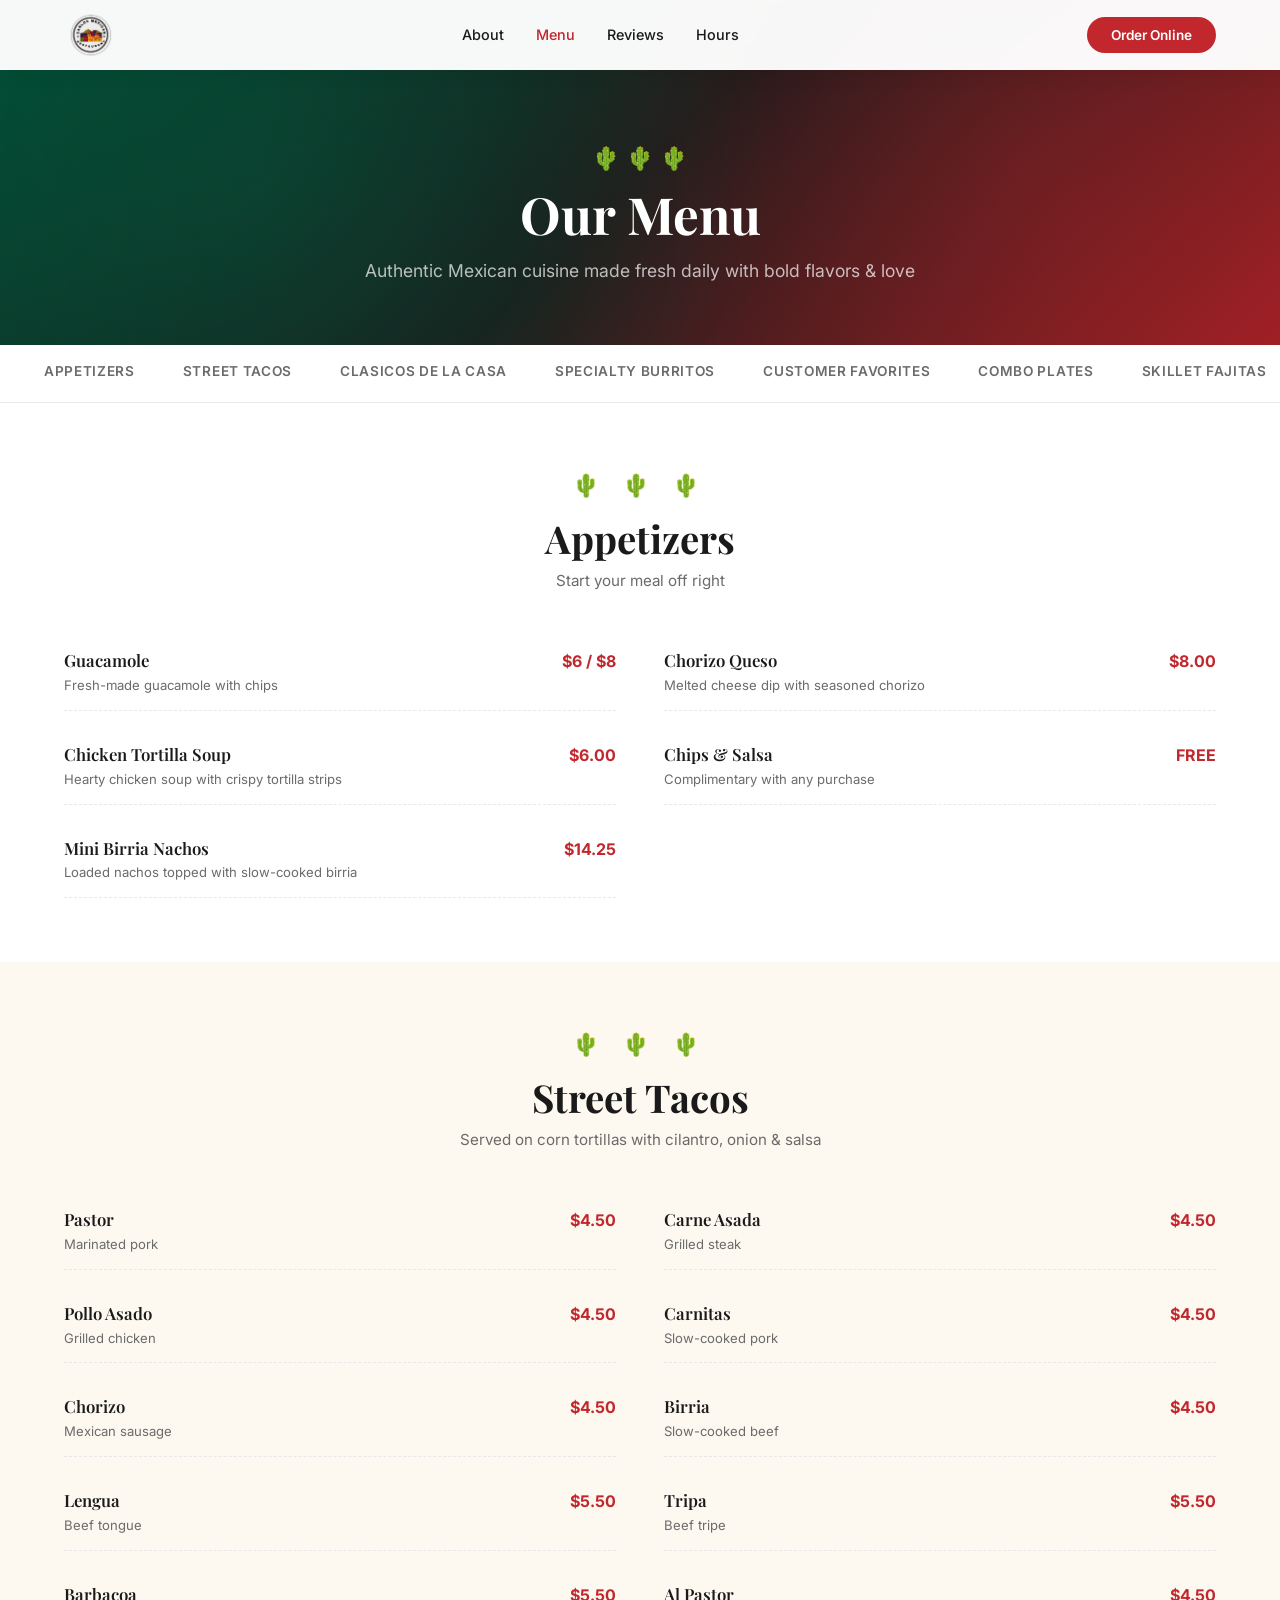
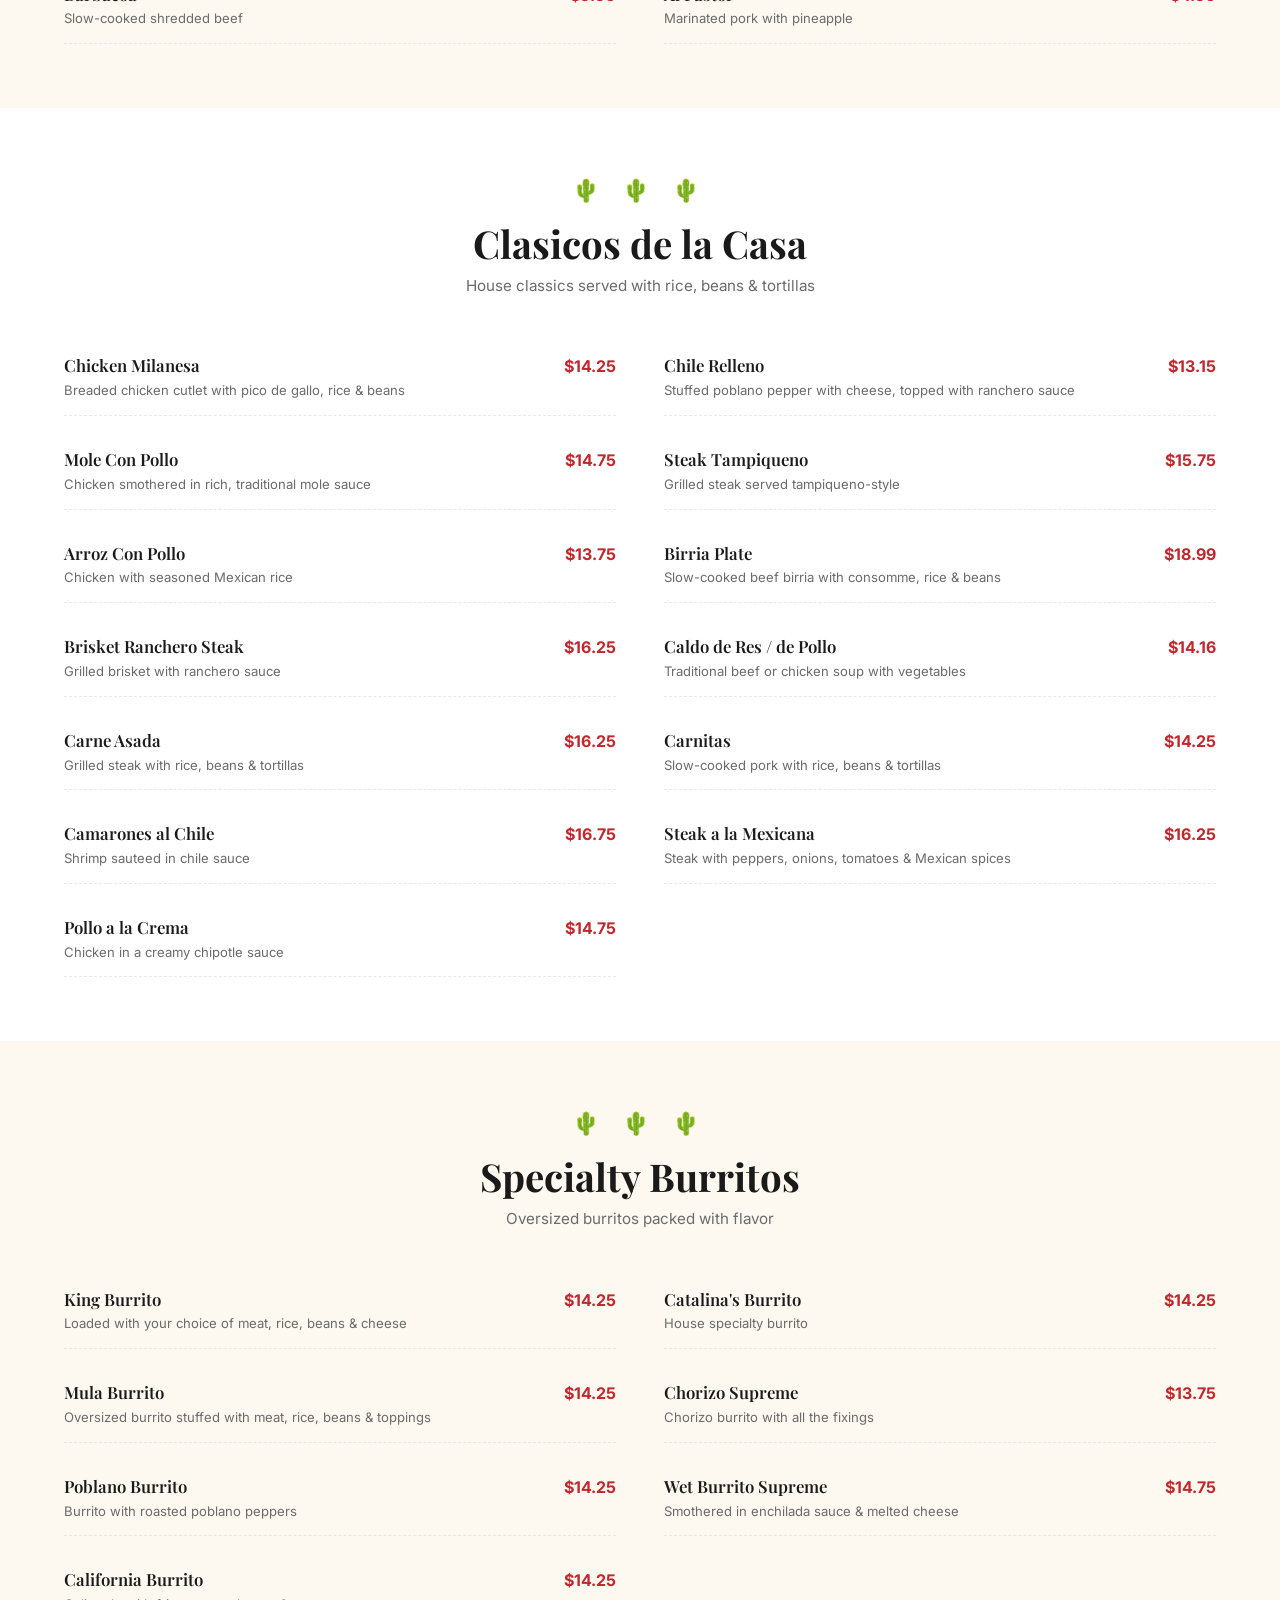
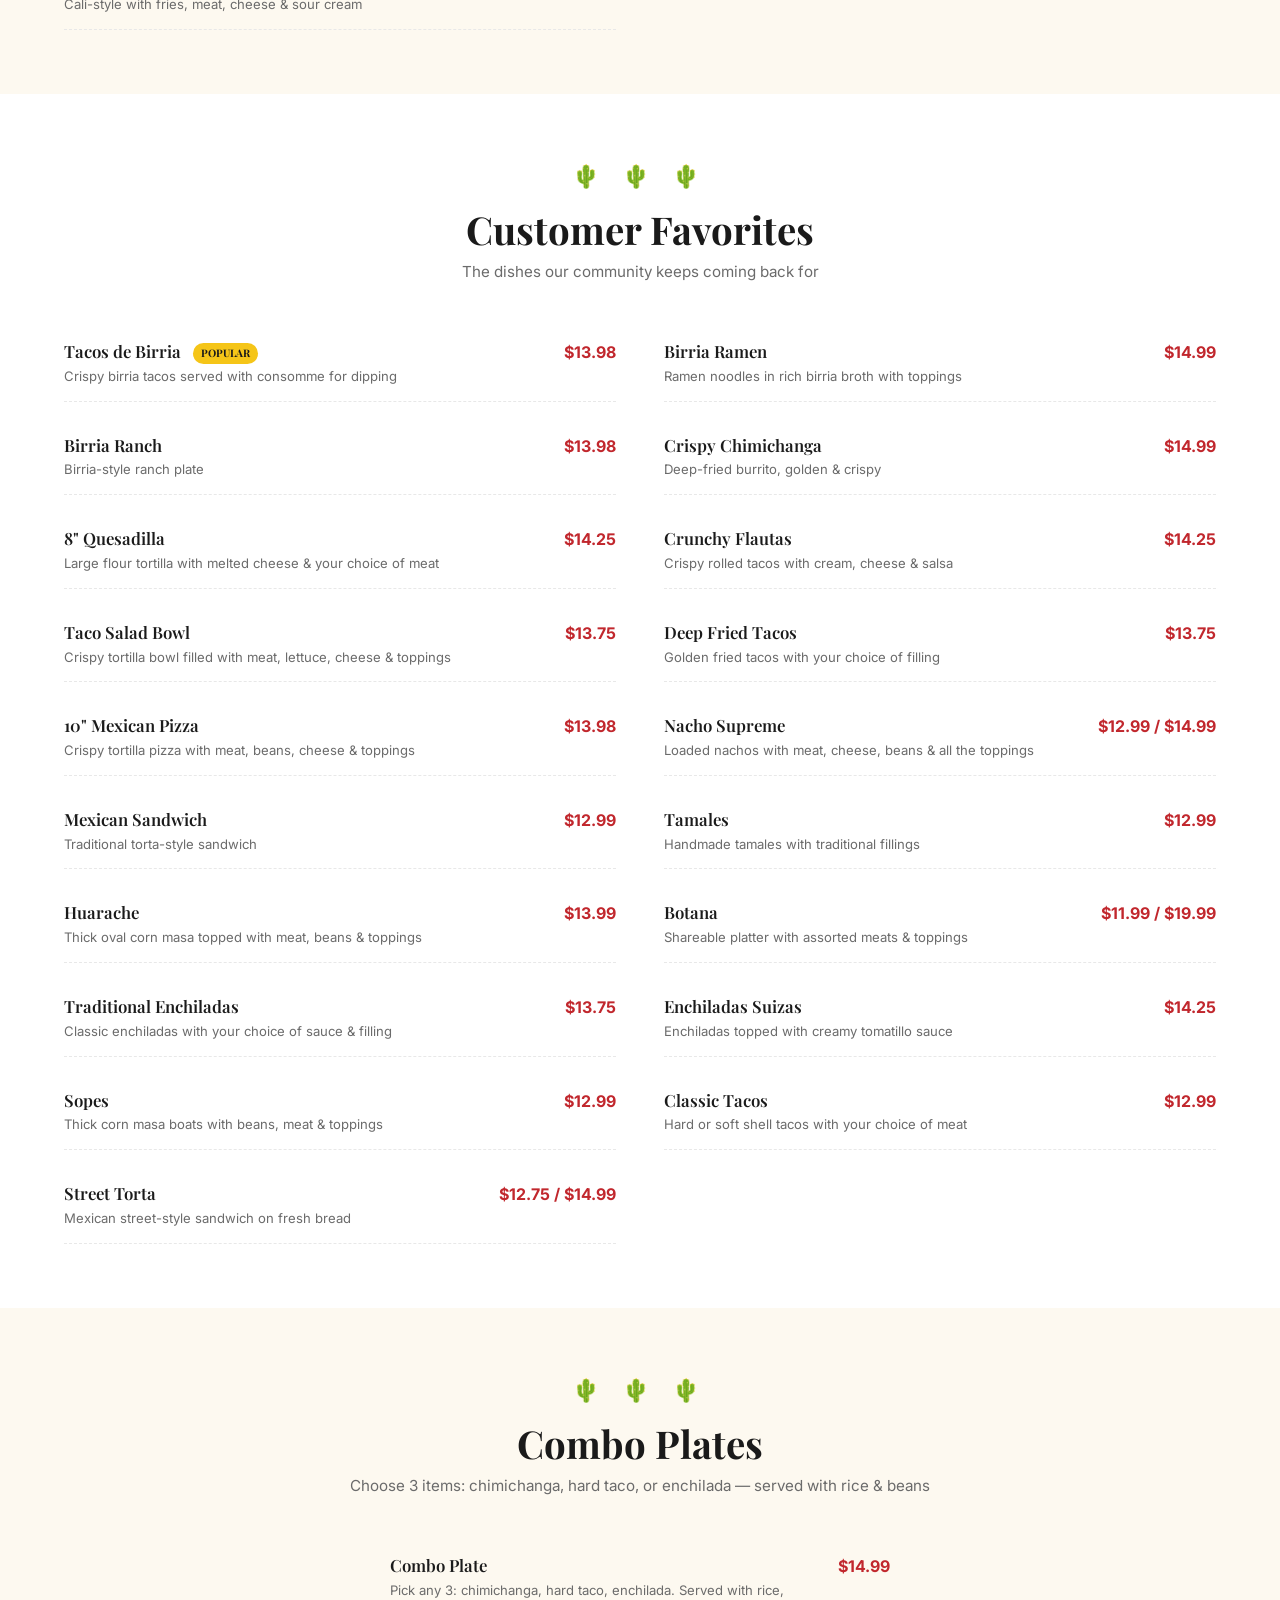
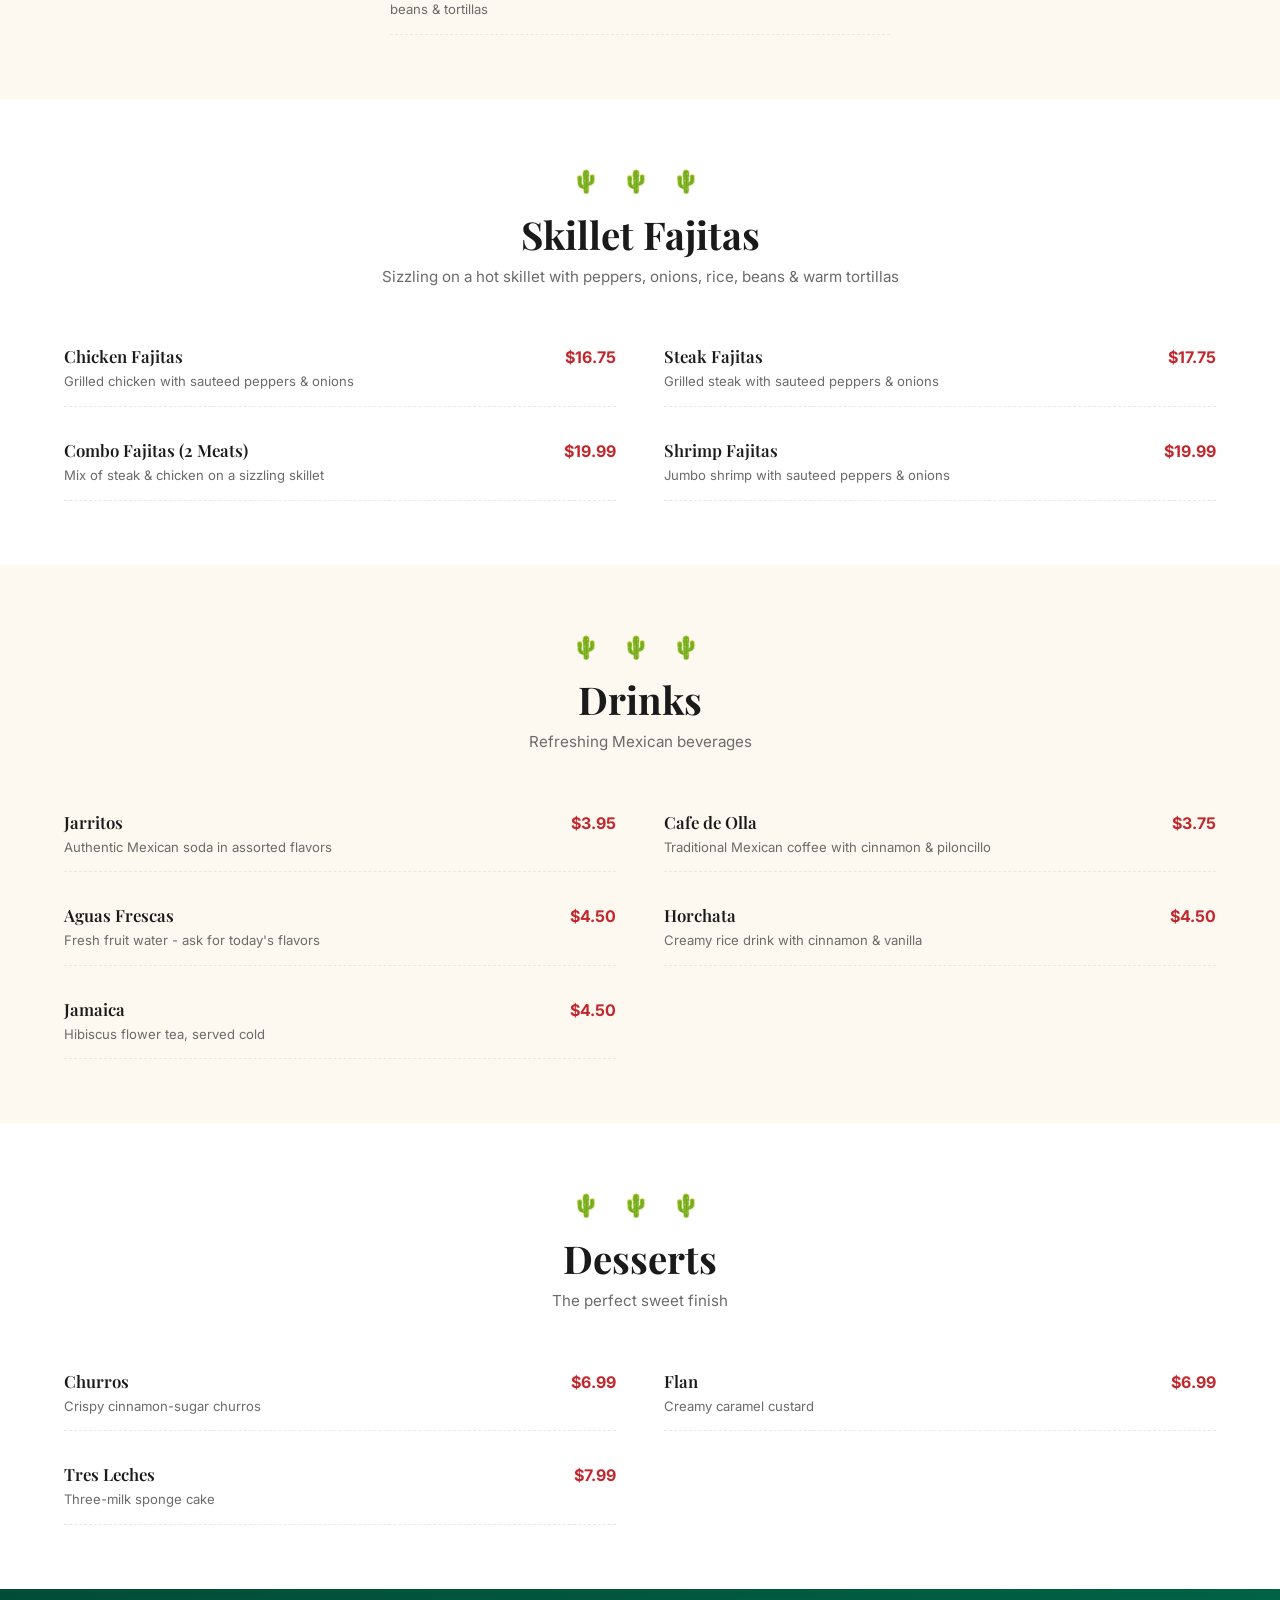
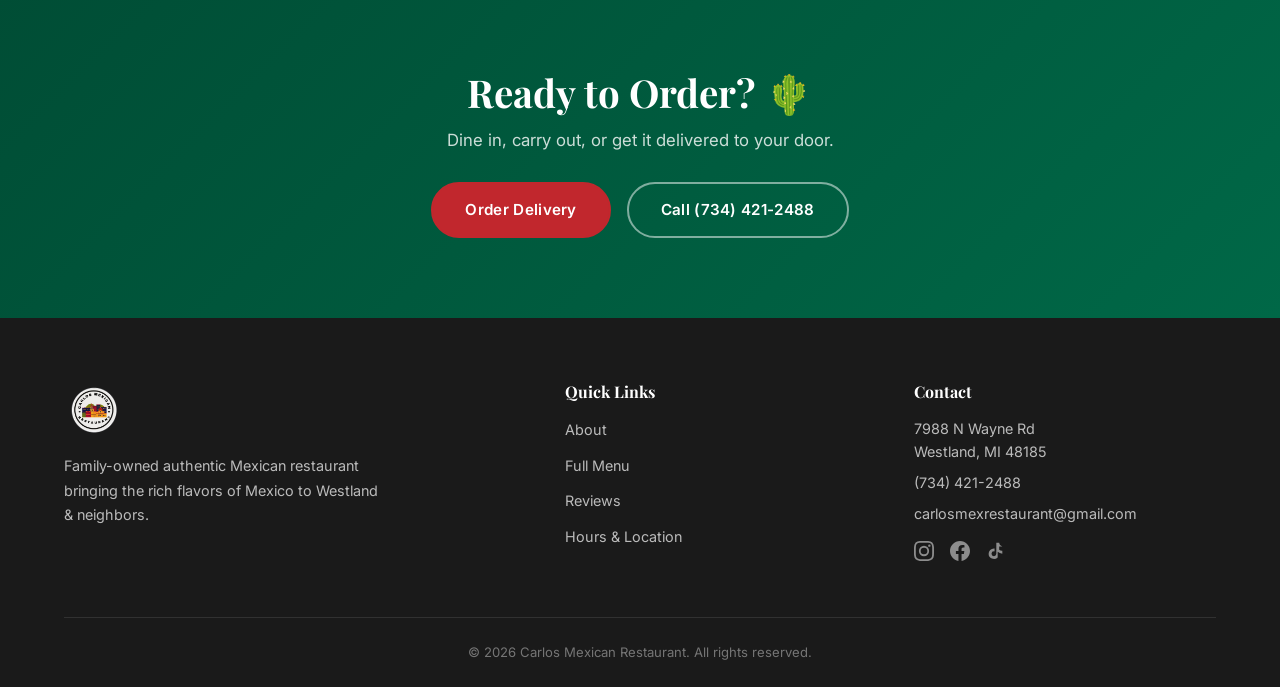
==== menu.html @ 7616852d "Carlos Mexican Restaurant website" ====
<!DOCTYPE html>
<html lang="en">
<head>
    <meta charset="UTF-8">
    <meta name="viewport" content="width=device-width, initial-scale=1.0">
    <title>Menu | Carlos Mexican Restaurant - Westland, MI</title>
    <meta name="description" content="Full menu for Carlos Mexican Restaurant in Westland, MI. Street tacos, birria, fajitas, burritos, enchiladas & more. Dine-in, carry out & delivery.">
    <link rel="icon" type="image/png" href="carloslogo.png">
    <link rel="preconnect" href="https://fonts.googleapis.com">
    <link rel="preconnect" href="https://fonts.gstatic.com" crossorigin>
    <link href="https://fonts.googleapis.com/css2?family=Playfair+Display:wght@400;600;700&family=Inter:wght@300;400;500;600&display=swap" rel="stylesheet">
    <link rel="stylesheet" href="style.css">
    <style>
        /* ===== MENU PAGE STYLES ===== */
        .menu-page-hero {
            background: linear-gradient(135deg, var(--green-dark) 0%, var(--dark) 50%, var(--red-dark) 100%);
            padding: 140px 24px 60px;
            text-align: center;
            position: relative;
        }

        .menu-page-hero::before {
            content: '';
            position: absolute;
            inset: 0;
            background:
                radial-gradient(circle at 20% 50%, rgba(0,104,71,0.3) 0%, transparent 50%),
                radial-gradient(circle at 80% 50%, rgba(193,39,45,0.2) 0%, transparent 50%);
        }

        .menu-page-hero .hero-inner {
            position: relative;
            z-index: 2;
        }

        .menu-page-hero h1 {
            font-size: clamp(2.2rem, 5vw, 3.2rem);
            color: var(--white);
            margin-bottom: 12px;
        }

        .menu-page-hero p {
            color: rgba(255,255,255,0.7);
            font-size: 1.1rem;
        }

        .menu-nav {
            background: var(--white);
            border-bottom: 1px solid var(--gray-light);
            position: sticky;
            top: 68px;
            z-index: 100;
            overflow-x: auto;
            -webkit-overflow-scrolling: touch;
        }

        .menu-nav-inner {
            max-width: 1200px;
            margin: 0 auto;
            padding: 0 24px;
            display: flex;
            gap: 8px;
            min-width: max-content;
        }

        .menu-nav a {
            padding: 16px 20px;
            font-size: 0.85rem;
            font-weight: 600;
            color: var(--gray);
            white-space: nowrap;
            transition: all var(--transition);
            border-bottom: 3px solid transparent;
            text-transform: uppercase;
            letter-spacing: 0.05em;
        }

        .menu-nav a:hover,
        .menu-nav a.active {
            color: var(--red);
            border-bottom-color: var(--red);
        }

        .menu-section {
            padding: 64px 0;
        }

        .menu-section:nth-child(even) {
            background: var(--cream);
        }

        .menu-section:nth-child(odd) {
            background: var(--white);
        }

        .menu-section-header {
            text-align: center;
            margin-bottom: 12px;
        }

        .menu-section-header h2 {
            font-size: clamp(1.8rem, 3vw, 2.4rem);
            color: var(--dark);
            margin-bottom: 8px;
        }

        .menu-section-header p {
            color: var(--gray);
            font-size: 0.95rem;
            max-width: 600px;
            margin: 0 auto;
        }

        .menu-section-header .cactus-divider {
            color: var(--green);
            font-size: 1.4rem;
            margin-bottom: 12px;
            letter-spacing: 8px;
        }

        .menu-items {
            display: grid;
            grid-template-columns: repeat(2, 1fr);
            gap: 16px 48px;
            margin-top: 40px;
        }

        .menu-item {
            display: flex;
            justify-content: space-between;
            align-items: baseline;
            padding: 14px 0;
            border-bottom: 1px dashed var(--gray-light);
        }

        .menu-item-info {
            flex: 1;
            padding-right: 16px;
        }

        .menu-item-name {
            font-family: 'Playfair Display', serif;
            font-size: 1.05rem;
            font-weight: 600;
            color: var(--dark);
            margin-bottom: 2px;
        }

        .menu-item-desc {
            font-size: 0.82rem;
            color: var(--gray);
            line-height: 1.5;
        }

        .menu-item-price {
            font-weight: 700;
            color: var(--red);
            font-size: 1rem;
            white-space: nowrap;
        }

        .menu-item-badge {
            display: inline-block;
            background: var(--gold);
            color: var(--dark);
            font-size: 0.65rem;
            font-weight: 700;
            padding: 2px 8px;
            border-radius: 50px;
            text-transform: uppercase;
            margin-left: 8px;
            vertical-align: middle;
        }

        .menu-bottom-cta {
            padding: 80px 0;
            background: linear-gradient(135deg, var(--green-dark), var(--green));
            text-align: center;
        }

        .menu-bottom-cta h2 {
            font-size: clamp(1.8rem, 3.5vw, 2.4rem);
            color: var(--white);
            margin-bottom: 12px;
        }

        .menu-bottom-cta p {
            color: rgba(255,255,255,0.8);
            margin-bottom: 28px;
            font-size: 1.05rem;
        }

        .menu-bottom-cta .hero-buttons {
            display: flex;
            gap: 16px;
            justify-content: center;
            flex-wrap: wrap;
        }

        @media (max-width: 768px) {
            .menu-items {
                grid-template-columns: 1fr;
                gap: 4px;
            }

            .menu-nav a {
                padding: 14px 16px;
                font-size: 0.78rem;
            }
        }

        @media (max-width: 600px) {
            .menu-section {
                padding: 48px 0;
            }
        }
    </style>
</head>
<body>

    <!-- Navigation -->
    <nav class="navbar scrolled" id="navbar">
        <div class="nav-container">
            <a href="index.html" class="nav-logo">
                <img src="carloslogo.png" alt="Carlos Mexican Restaurant">
            </a>
            <ul class="nav-links" id="navLinks">
                <li><a href="index.html#about">About</a></li>
                <li><a href="menu.html" style="color: var(--red)">Menu</a></li>
                <li><a href="index.html#reviews">Reviews</a></li>
                <li><a href="index.html#hours">Hours</a></li>
            </ul>
            <button class="nav-cta order-trigger" aria-label="Order Online">Order Online</button>
            <button class="nav-toggle" id="navToggle" aria-label="Toggle menu">
                <span></span><span></span><span></span>
            </button>
        </div>
    </nav>

    <!-- Order Online Modal -->
    <div class="order-modal-overlay" id="orderModal">
        <div class="order-modal">
            <button class="order-modal-close" id="orderModalClose">&times;</button>
            <h3>Order Online</h3>
            <p>Choose your preferred delivery service</p>
            <div class="order-options">
                <a href="https://www.doordash.com/store/carlos-mexican-restaurant-westland-31438045/45072947/?srsltid=AfmBOoprQZ1CGnpImCywE-SLtYXzRSdsx65K721hXAoxtzl2ooPU5arY" target="_blank" class="order-option">
                    <svg viewBox="0 0 200 200" width="32" height="32"><path fill="#FF3008" d="M195.7 69.3C175.3 28.6 130.9 0 100 0 44.8 0 0 44.8 0 100s44.8 100 100 100c30.9 0 75.3-28.6 95.7-69.3-5.5 4.8-12.7 7.7-20.5 7.7-17.1 0-31-13.9-31-31V92.6c0-17.1 13.9-31 31-31 7.8 0 15 2.9 20.5 7.7zM62.5 100c0 10.5-8.5 19-19 19s-19-8.5-19-19 8.5-19 19-19 19 8.5 19 19zm56 0c0 10.5-8.5 19-19 19s-19-8.5-19-19 8.5-19 19-19 19 8.5 19 19z"/></svg>
                    <span>DoorDash</span>
                </a>
                <a href="https://www.ubereats.com/store/carlos-mexican-restaurant/4Zg2o0u0RTuNwbi4WszNiA/66211fd0-04a5-4841-9862-90cdd66149ef?srsltid=AfmBOoq2nN_bx95hc9d6abPH8BD2FUaLB3vBsPH1183KVScEcx9T07V2" target="_blank" class="order-option">
                    <svg viewBox="0 0 64 64" width="32" height="32"><rect width="64" height="64" rx="12" fill="#06C167"/><path d="M32 8C18.7 8 8 18.7 8 32h16c0-4.4 3.6-8 8-8s8 3.6 8 8v24h16V32C56 18.7 45.3 8 32 8z" fill="#fff"/></svg>
                    <span>Uber Eats</span>
                </a>
                <a href="https://postmates.com/store/carlos-mexican-restaurant/4Zg2o0u0RTuNwbi4WszNiA" target="_blank" class="order-option">
                    <svg viewBox="0 0 64 64" width="32" height="32"><rect width="64" height="64" rx="12" fill="#000"/><path d="M32 12c-11 0-20 9-20 20s9 20 20 20 20-9 20-20-9-20-20-20zm0 30c-5.5 0-10-4.5-10-10s4.5-10 10-10 10 4.5 10 10-4.5 10-10 10z" fill="#fff"/><circle cx="32" cy="32" r="5" fill="#fff"/></svg>
                    <span>Postmates</span>
                </a>
            </div>
            <div class="order-divider"><span>or</span></div>
            <a href="tel:7344212488" class="btn btn-primary" style="width:100%;">Call (734) 421-2488</a>
        </div>
    </div>

    <!-- Hero -->
    <section class="menu-page-hero">
        <div class="hero-inner">
            <p style="color: var(--gold); font-size: 1.4rem; margin-bottom: 8px;">&#127797; &#127797; &#127797;</p>
            <h1>Our Menu</h1>
            <p>Authentic Mexican cuisine made fresh daily with bold flavors & love</p>
        </div>
    </section>

    <!-- Menu Nav -->
    <nav class="menu-nav">
        <div class="menu-nav-inner">
            <a href="#appetizers" class="active">Appetizers</a>
            <a href="#street-tacos">Street Tacos</a>
            <a href="#clasicos">Clasicos de la Casa</a>
            <a href="#burritos">Specialty Burritos</a>
            <a href="#favorites">Customer Favorites</a>
            <a href="#combos">Combo Plates</a>
            <a href="#fajitas">Skillet Fajitas</a>
            <a href="#drinks">Drinks</a>
            <a href="#desserts">Desserts</a>
        </div>
    </nav>

    <!-- APPETIZERS -->
    <section class="menu-section" id="appetizers">
        <div class="container">
            <div class="menu-section-header">
                <div class="cactus-divider">&#127797; &#127797; &#127797;</div>
                <h2>Appetizers</h2>
                <p>Start your meal off right</p>
            </div>
            <div class="menu-items">
                <div class="menu-item">
                    <div class="menu-item-info">
                        <div class="menu-item-name">Guacamole</div>
                        <div class="menu-item-desc">Fresh-made guacamole with chips</div>
                    </div>
                    <div class="menu-item-price">$6 / $8</div>
                </div>
                <div class="menu-item">
                    <div class="menu-item-info">
                        <div class="menu-item-name">Chorizo Queso</div>
                        <div class="menu-item-desc">Melted cheese dip with seasoned chorizo</div>
                    </div>
                    <div class="menu-item-price">$8.00</div>
                </div>
                <div class="menu-item">
                    <div class="menu-item-info">
                        <div class="menu-item-name">Chicken Tortilla Soup</div>
                        <div class="menu-item-desc">Hearty chicken soup with crispy tortilla strips</div>
                    </div>
                    <div class="menu-item-price">$6.00</div>
                </div>
                <div class="menu-item">
                    <div class="menu-item-info">
                        <div class="menu-item-name">Chips & Salsa</div>
                        <div class="menu-item-desc">Complimentary with any purchase</div>
                    </div>
                    <div class="menu-item-price">FREE</div>
                </div>
                <div class="menu-item">
                    <div class="menu-item-info">
                        <div class="menu-item-name">Mini Birria Nachos</div>
                        <div class="menu-item-desc">Loaded nachos topped with slow-cooked birria</div>
                    </div>
                    <div class="menu-item-price">$14.25</div>
                </div>
            </div>
        </div>
    </section>

    <!-- STREET TACOS -->
    <section class="menu-section" id="street-tacos">
        <div class="container">
            <div class="menu-section-header">
                <div class="cactus-divider">&#127797; &#127797; &#127797;</div>
                <h2>Street Tacos</h2>
                <p>Served on corn tortillas with cilantro, onion & salsa</p>
            </div>
            <div class="menu-items">
                <div class="menu-item">
                    <div class="menu-item-info">
                        <div class="menu-item-name">Pastor</div>
                        <div class="menu-item-desc">Marinated pork</div>
                    </div>
                    <div class="menu-item-price">$4.50</div>
                </div>
                <div class="menu-item">
                    <div class="menu-item-info">
                        <div class="menu-item-name">Carne Asada</div>
                        <div class="menu-item-desc">Grilled steak</div>
                    </div>
                    <div class="menu-item-price">$4.50</div>
                </div>
                <div class="menu-item">
                    <div class="menu-item-info">
                        <div class="menu-item-name">Pollo Asado</div>
                        <div class="menu-item-desc">Grilled chicken</div>
                    </div>
                    <div class="menu-item-price">$4.50</div>
                </div>
                <div class="menu-item">
                    <div class="menu-item-info">
                        <div class="menu-item-name">Carnitas</div>
                        <div class="menu-item-desc">Slow-cooked pork</div>
                    </div>
                    <div class="menu-item-price">$4.50</div>
                </div>
                <div class="menu-item">
                    <div class="menu-item-info">
                        <div class="menu-item-name">Chorizo</div>
                        <div class="menu-item-desc">Mexican sausage</div>
                    </div>
                    <div class="menu-item-price">$4.50</div>
                </div>
                <div class="menu-item">
                    <div class="menu-item-info">
                        <div class="menu-item-name">Birria</div>
                        <div class="menu-item-desc">Slow-cooked beef</div>
                    </div>
                    <div class="menu-item-price">$4.50</div>
                </div>
                <div class="menu-item">
                    <div class="menu-item-info">
                        <div class="menu-item-name">Lengua</div>
                        <div class="menu-item-desc">Beef tongue</div>
                    </div>
                    <div class="menu-item-price">$5.50</div>
                </div>
                <div class="menu-item">
                    <div class="menu-item-info">
                        <div class="menu-item-name">Tripa</div>
                        <div class="menu-item-desc">Beef tripe</div>
                    </div>
                    <div class="menu-item-price">$5.50</div>
                </div>
                <div class="menu-item">
                    <div class="menu-item-info">
                        <div class="menu-item-name">Barbacoa</div>
                        <div class="menu-item-desc">Slow-cooked shredded beef</div>
                    </div>
                    <div class="menu-item-price">$5.50</div>
                </div>
                <div class="menu-item">
                    <div class="menu-item-info">
                        <div class="menu-item-name">Al Pastor</div>
                        <div class="menu-item-desc">Marinated pork with pineapple</div>
                    </div>
                    <div class="menu-item-price">$4.50</div>
                </div>
            </div>
        </div>
    </section>

    <!-- CLASICOS DE LA CASA -->
    <section class="menu-section" id="clasicos">
        <div class="container">
            <div class="menu-section-header">
                <div class="cactus-divider">&#127797; &#127797; &#127797;</div>
                <h2>Clasicos de la Casa</h2>
                <p>House classics served with rice, beans & tortillas</p>
            </div>
            <div class="menu-items">
                <div class="menu-item">
                    <div class="menu-item-info">
                        <div class="menu-item-name">Chicken Milanesa</div>
                        <div class="menu-item-desc">Breaded chicken cutlet with pico de gallo, rice & beans</div>
                    </div>
                    <div class="menu-item-price">$14.25</div>
                </div>
                <div class="menu-item">
                    <div class="menu-item-info">
                        <div class="menu-item-name">Chile Relleno</div>
                        <div class="menu-item-desc">Stuffed poblano pepper with cheese, topped with ranchero sauce</div>
                    </div>
                    <div class="menu-item-price">$13.15</div>
                </div>
                <div class="menu-item">
                    <div class="menu-item-info">
                        <div class="menu-item-name">Mole Con Pollo</div>
                        <div class="menu-item-desc">Chicken smothered in rich, traditional mole sauce</div>
                    </div>
                    <div class="menu-item-price">$14.75</div>
                </div>
                <div class="menu-item">
                    <div class="menu-item-info">
                        <div class="menu-item-name">Steak Tampiqueno</div>
                        <div class="menu-item-desc">Grilled steak served tampiqueno-style</div>
                    </div>
                    <div class="menu-item-price">$15.75</div>
                </div>
                <div class="menu-item">
                    <div class="menu-item-info">
                        <div class="menu-item-name">Arroz Con Pollo</div>
                        <div class="menu-item-desc">Chicken with seasoned Mexican rice</div>
                    </div>
                    <div class="menu-item-price">$13.75</div>
                </div>
                <div class="menu-item">
                    <div class="menu-item-info">
                        <div class="menu-item-name">Birria Plate</div>
                        <div class="menu-item-desc">Slow-cooked beef birria with consomme, rice & beans</div>
                    </div>
                    <div class="menu-item-price">$18.99</div>
                </div>
                <div class="menu-item">
                    <div class="menu-item-info">
                        <div class="menu-item-name">Brisket Ranchero Steak</div>
                        <div class="menu-item-desc">Grilled brisket with ranchero sauce</div>
                    </div>
                    <div class="menu-item-price">$16.25</div>
                </div>
                <div class="menu-item">
                    <div class="menu-item-info">
                        <div class="menu-item-name">Caldo de Res / de Pollo</div>
                        <div class="menu-item-desc">Traditional beef or chicken soup with vegetables</div>
                    </div>
                    <div class="menu-item-price">$14.16</div>
                </div>
                <div class="menu-item">
                    <div class="menu-item-info">
                        <div class="menu-item-name">Carne Asada</div>
                        <div class="menu-item-desc">Grilled steak with rice, beans & tortillas</div>
                    </div>
                    <div class="menu-item-price">$16.25</div>
                </div>
                <div class="menu-item">
                    <div class="menu-item-info">
                        <div class="menu-item-name">Carnitas</div>
                        <div class="menu-item-desc">Slow-cooked pork with rice, beans & tortillas</div>
                    </div>
                    <div class="menu-item-price">$14.25</div>
                </div>
                <div class="menu-item">
                    <div class="menu-item-info">
                        <div class="menu-item-name">Camarones al Chile</div>
                        <div class="menu-item-desc">Shrimp sauteed in chile sauce</div>
                    </div>
                    <div class="menu-item-price">$16.75</div>
                </div>
                <div class="menu-item">
                    <div class="menu-item-info">
                        <div class="menu-item-name">Steak a la Mexicana</div>
                        <div class="menu-item-desc">Steak with peppers, onions, tomatoes & Mexican spices</div>
                    </div>
                    <div class="menu-item-price">$16.25</div>
                </div>
                <div class="menu-item">
                    <div class="menu-item-info">
                        <div class="menu-item-name">Pollo a la Crema</div>
                        <div class="menu-item-desc">Chicken in a creamy chipotle sauce</div>
                    </div>
                    <div class="menu-item-price">$14.75</div>
                </div>
            </div>
        </div>
    </section>

    <!-- SPECIALTY BURRITOS -->
    <section class="menu-section" id="burritos">
        <div class="container">
            <div class="menu-section-header">
                <div class="cactus-divider">&#127797; &#127797; &#127797;</div>
                <h2>Specialty Burritos</h2>
                <p>Oversized burritos packed with flavor</p>
            </div>
            <div class="menu-items">
                <div class="menu-item">
                    <div class="menu-item-info">
                        <div class="menu-item-name">King Burrito</div>
                        <div class="menu-item-desc">Loaded with your choice of meat, rice, beans & cheese</div>
                    </div>
                    <div class="menu-item-price">$14.25</div>
                </div>
                <div class="menu-item">
                    <div class="menu-item-info">
                        <div class="menu-item-name">Catalina's Burrito</div>
                        <div class="menu-item-desc">House specialty burrito</div>
                    </div>
                    <div class="menu-item-price">$14.25</div>
                </div>
                <div class="menu-item">
                    <div class="menu-item-info">
                        <div class="menu-item-name">Mula Burrito</div>
                        <div class="menu-item-desc">Oversized burrito stuffed with meat, rice, beans & toppings</div>
                    </div>
                    <div class="menu-item-price">$14.25</div>
                </div>
                <div class="menu-item">
                    <div class="menu-item-info">
                        <div class="menu-item-name">Chorizo Supreme</div>
                        <div class="menu-item-desc">Chorizo burrito with all the fixings</div>
                    </div>
                    <div class="menu-item-price">$13.75</div>
                </div>
                <div class="menu-item">
                    <div class="menu-item-info">
                        <div class="menu-item-name">Poblano Burrito</div>
                        <div class="menu-item-desc">Burrito with roasted poblano peppers</div>
                    </div>
                    <div class="menu-item-price">$14.25</div>
                </div>
                <div class="menu-item">
                    <div class="menu-item-info">
                        <div class="menu-item-name">Wet Burrito Supreme</div>
                        <div class="menu-item-desc">Smothered in enchilada sauce & melted cheese</div>
                    </div>
                    <div class="menu-item-price">$14.75</div>
                </div>
                <div class="menu-item">
                    <div class="menu-item-info">
                        <div class="menu-item-name">California Burrito</div>
                        <div class="menu-item-desc">Cali-style with fries, meat, cheese & sour cream</div>
                    </div>
                    <div class="menu-item-price">$14.25</div>
                </div>
            </div>
        </div>
    </section>

    <!-- CUSTOMER FAVORITES -->
    <section class="menu-section" id="favorites">
        <div class="container">
            <div class="menu-section-header">
                <div class="cactus-divider">&#127797; &#127797; &#127797;</div>
                <h2>Customer Favorites</h2>
                <p>The dishes our community keeps coming back for</p>
            </div>
            <div class="menu-items">
                <div class="menu-item">
                    <div class="menu-item-info">
                        <div class="menu-item-name">Tacos de Birria <span class="menu-item-badge">Popular</span></div>
                        <div class="menu-item-desc">Crispy birria tacos served with consomme for dipping</div>
                    </div>
                    <div class="menu-item-price">$13.98</div>
                </div>
                <div class="menu-item">
                    <div class="menu-item-info">
                        <div class="menu-item-name">Birria Ramen</div>
                        <div class="menu-item-desc">Ramen noodles in rich birria broth with toppings</div>
                    </div>
                    <div class="menu-item-price">$14.99</div>
                </div>
                <div class="menu-item">
                    <div class="menu-item-info">
                        <div class="menu-item-name">Birria Ranch</div>
                        <div class="menu-item-desc">Birria-style ranch plate</div>
                    </div>
                    <div class="menu-item-price">$13.98</div>
                </div>
                <div class="menu-item">
                    <div class="menu-item-info">
                        <div class="menu-item-name">Crispy Chimichanga</div>
                        <div class="menu-item-desc">Deep-fried burrito, golden & crispy</div>
                    </div>
                    <div class="menu-item-price">$14.99</div>
                </div>
                <div class="menu-item">
                    <div class="menu-item-info">
                        <div class="menu-item-name">8" Quesadilla</div>
                        <div class="menu-item-desc">Large flour tortilla with melted cheese & your choice of meat</div>
                    </div>
                    <div class="menu-item-price">$14.25</div>
                </div>
                <div class="menu-item">
                    <div class="menu-item-info">
                        <div class="menu-item-name">Crunchy Flautas</div>
                        <div class="menu-item-desc">Crispy rolled tacos with cream, cheese & salsa</div>
                    </div>
                    <div class="menu-item-price">$14.25</div>
                </div>
                <div class="menu-item">
                    <div class="menu-item-info">
                        <div class="menu-item-name">Taco Salad Bowl</div>
                        <div class="menu-item-desc">Crispy tortilla bowl filled with meat, lettuce, cheese & toppings</div>
                    </div>
                    <div class="menu-item-price">$13.75</div>
                </div>
                <div class="menu-item">
                    <div class="menu-item-info">
                        <div class="menu-item-name">Deep Fried Tacos</div>
                        <div class="menu-item-desc">Golden fried tacos with your choice of filling</div>
                    </div>
                    <div class="menu-item-price">$13.75</div>
                </div>
                <div class="menu-item">
                    <div class="menu-item-info">
                        <div class="menu-item-name">10" Mexican Pizza</div>
                        <div class="menu-item-desc">Crispy tortilla pizza with meat, beans, cheese & toppings</div>
                    </div>
                    <div class="menu-item-price">$13.98</div>
                </div>
                <div class="menu-item">
                    <div class="menu-item-info">
                        <div class="menu-item-name">Nacho Supreme</div>
                        <div class="menu-item-desc">Loaded nachos with meat, cheese, beans & all the toppings</div>
                    </div>
                    <div class="menu-item-price">$12.99 / $14.99</div>
                </div>
                <div class="menu-item">
                    <div class="menu-item-info">
                        <div class="menu-item-name">Mexican Sandwich</div>
                        <div class="menu-item-desc">Traditional torta-style sandwich</div>
                    </div>
                    <div class="menu-item-price">$12.99</div>
                </div>
                <div class="menu-item">
                    <div class="menu-item-info">
                        <div class="menu-item-name">Tamales</div>
                        <div class="menu-item-desc">Handmade tamales with traditional fillings</div>
                    </div>
                    <div class="menu-item-price">$12.99</div>
                </div>
                <div class="menu-item">
                    <div class="menu-item-info">
                        <div class="menu-item-name">Huarache</div>
                        <div class="menu-item-desc">Thick oval corn masa topped with meat, beans & toppings</div>
                    </div>
                    <div class="menu-item-price">$13.99</div>
                </div>
                <div class="menu-item">
                    <div class="menu-item-info">
                        <div class="menu-item-name">Botana</div>
                        <div class="menu-item-desc">Shareable platter with assorted meats & toppings</div>
                    </div>
                    <div class="menu-item-price">$11.99 / $19.99</div>
                </div>
                <div class="menu-item">
                    <div class="menu-item-info">
                        <div class="menu-item-name">Traditional Enchiladas</div>
                        <div class="menu-item-desc">Classic enchiladas with your choice of sauce & filling</div>
                    </div>
                    <div class="menu-item-price">$13.75</div>
                </div>
                <div class="menu-item">
                    <div class="menu-item-info">
                        <div class="menu-item-name">Enchiladas Suizas</div>
                        <div class="menu-item-desc">Enchiladas topped with creamy tomatillo sauce</div>
                    </div>
                    <div class="menu-item-price">$14.25</div>
                </div>
                <div class="menu-item">
                    <div class="menu-item-info">
                        <div class="menu-item-name">Sopes</div>
                        <div class="menu-item-desc">Thick corn masa boats with beans, meat & toppings</div>
                    </div>
                    <div class="menu-item-price">$12.99</div>
                </div>
                <div class="menu-item">
                    <div class="menu-item-info">
                        <div class="menu-item-name">Classic Tacos</div>
                        <div class="menu-item-desc">Hard or soft shell tacos with your choice of meat</div>
                    </div>
                    <div class="menu-item-price">$12.99</div>
                </div>
                <div class="menu-item">
                    <div class="menu-item-info">
                        <div class="menu-item-name">Street Torta</div>
                        <div class="menu-item-desc">Mexican street-style sandwich on fresh bread</div>
                    </div>
                    <div class="menu-item-price">$12.75 / $14.99</div>
                </div>
            </div>
        </div>
    </section>

    <!-- COMBO PLATES -->
    <section class="menu-section" id="combos">
        <div class="container">
            <div class="menu-section-header">
                <div class="cactus-divider">&#127797; &#127797; &#127797;</div>
                <h2>Combo Plates</h2>
                <p>Choose 3 items: chimichanga, hard taco, or enchilada &mdash; served with rice & beans</p>
            </div>
            <div class="menu-items" style="max-width: 500px; margin: 40px auto 0;">
                <div class="menu-item" style="grid-column: 1 / -1;">
                    <div class="menu-item-info">
                        <div class="menu-item-name">Combo Plate</div>
                        <div class="menu-item-desc">Pick any 3: chimichanga, hard taco, enchilada. Served with rice, beans & tortillas</div>
                    </div>
                    <div class="menu-item-price">$14.99</div>
                </div>
            </div>
        </div>
    </section>

    <!-- SKILLET FAJITAS -->
    <section class="menu-section" id="fajitas">
        <div class="container">
            <div class="menu-section-header">
                <div class="cactus-divider">&#127797; &#127797; &#127797;</div>
                <h2>Skillet Fajitas</h2>
                <p>Sizzling on a hot skillet with peppers, onions, rice, beans & warm tortillas</p>
            </div>
            <div class="menu-items">
                <div class="menu-item">
                    <div class="menu-item-info">
                        <div class="menu-item-name">Chicken Fajitas</div>
                        <div class="menu-item-desc">Grilled chicken with sauteed peppers & onions</div>
                    </div>
                    <div class="menu-item-price">$16.75</div>
                </div>
                <div class="menu-item">
                    <div class="menu-item-info">
                        <div class="menu-item-name">Steak Fajitas</div>
                        <div class="menu-item-desc">Grilled steak with sauteed peppers & onions</div>
                    </div>
                    <div class="menu-item-price">$17.75</div>
                </div>
                <div class="menu-item">
                    <div class="menu-item-info">
                        <div class="menu-item-name">Combo Fajitas (2 Meats)</div>
                        <div class="menu-item-desc">Mix of steak & chicken on a sizzling skillet</div>
                    </div>
                    <div class="menu-item-price">$19.99</div>
                </div>
                <div class="menu-item">
                    <div class="menu-item-info">
                        <div class="menu-item-name">Shrimp Fajitas</div>
                        <div class="menu-item-desc">Jumbo shrimp with sauteed peppers & onions</div>
                    </div>
                    <div class="menu-item-price">$19.99</div>
                </div>
            </div>
        </div>
    </section>

    <!-- DRINKS -->
    <section class="menu-section" id="drinks">
        <div class="container">
            <div class="menu-section-header">
                <div class="cactus-divider">&#127797; &#127797; &#127797;</div>
                <h2>Drinks</h2>
                <p>Refreshing Mexican beverages</p>
            </div>
            <div class="menu-items">
                <div class="menu-item">
                    <div class="menu-item-info">
                        <div class="menu-item-name">Jarritos</div>
                        <div class="menu-item-desc">Authentic Mexican soda in assorted flavors</div>
                    </div>
                    <div class="menu-item-price">$3.95</div>
                </div>
                <div class="menu-item">
                    <div class="menu-item-info">
                        <div class="menu-item-name">Cafe de Olla</div>
                        <div class="menu-item-desc">Traditional Mexican coffee with cinnamon & piloncillo</div>
                    </div>
                    <div class="menu-item-price">$3.75</div>
                </div>
                <div class="menu-item">
                    <div class="menu-item-info">
                        <div class="menu-item-name">Aguas Frescas</div>
                        <div class="menu-item-desc">Fresh fruit water - ask for today's flavors</div>
                    </div>
                    <div class="menu-item-price">$4.50</div>
                </div>
                <div class="menu-item">
                    <div class="menu-item-info">
                        <div class="menu-item-name">Horchata</div>
                        <div class="menu-item-desc">Creamy rice drink with cinnamon & vanilla</div>
                    </div>
                    <div class="menu-item-price">$4.50</div>
                </div>
                <div class="menu-item">
                    <div class="menu-item-info">
                        <div class="menu-item-name">Jamaica</div>
                        <div class="menu-item-desc">Hibiscus flower tea, served cold</div>
                    </div>
                    <div class="menu-item-price">$4.50</div>
                </div>
            </div>
        </div>
    </section>

    <!-- DESSERTS -->
    <section class="menu-section" id="desserts">
        <div class="container">
            <div class="menu-section-header">
                <div class="cactus-divider">&#127797; &#127797; &#127797;</div>
                <h2>Desserts</h2>
                <p>The perfect sweet finish</p>
            </div>
            <div class="menu-items">
                <div class="menu-item">
                    <div class="menu-item-info">
                        <div class="menu-item-name">Churros</div>
                        <div class="menu-item-desc">Crispy cinnamon-sugar churros</div>
                    </div>
                    <div class="menu-item-price">$6.99</div>
                </div>
                <div class="menu-item">
                    <div class="menu-item-info">
                        <div class="menu-item-name">Flan</div>
                        <div class="menu-item-desc">Creamy caramel custard</div>
                    </div>
                    <div class="menu-item-price">$6.99</div>
                </div>
                <div class="menu-item">
                    <div class="menu-item-info">
                        <div class="menu-item-name">Tres Leches</div>
                        <div class="menu-item-desc">Three-milk sponge cake</div>
                    </div>
                    <div class="menu-item-price">$7.99</div>
                </div>
            </div>
        </div>
    </section>

    <!-- Bottom CTA -->
    <section class="menu-bottom-cta">
        <div class="container">
            <h2>Ready to Order? &#127797;</h2>
            <p>Dine in, carry out, or get it delivered to your door.</p>
            <div class="hero-buttons">
                <button class="btn btn-primary order-trigger">Order Delivery</button>
                <a href="tel:7344212488" class="btn btn-outline-light">Call (734) 421-2488</a>
            </div>
        </div>
    </section>

    <!-- Footer -->
    <footer class="footer">
        <div class="container">
            <div class="footer-grid">
                <div class="footer-brand">
                    <img src="carloslogo.png" alt="Carlos Mexican Restaurant" class="footer-logo">
                    <p>Family-owned authentic Mexican restaurant bringing the rich flavors of Mexico to Westland & neighbors.</p>
                </div>
                <div class="footer-links">
                    <h4>Quick Links</h4>
                    <ul>
                        <li><a href="index.html#about">About</a></li>
                        <li><a href="menu.html">Full Menu</a></li>
                        <li><a href="index.html#reviews">Reviews</a></li>
                        <li><a href="index.html#hours">Hours & Location</a></li>
                    </ul>
                </div>
                <div class="footer-contact">
                    <h4>Contact</h4>
                    <p>7988 N Wayne Rd<br>Westland, MI 48185</p>
                    <p><a href="tel:7344212488">(734) 421-2488</a></p>
                    <p><a href="mailto:carlosmexrestaurant@gmail.com">carlosmexrestaurant@gmail.com</a></p>
                    <div class="footer-social">
                        <a href="https://www.instagram.com/carlosmexrestaurant/" target="_blank" aria-label="Instagram">
                            <svg width="20" height="20" viewBox="0 0 24 24" fill="currentColor"><path d="M12 2.163c3.204 0 3.584.012 4.85.07 3.252.148 4.771 1.691 4.919 4.919.058 1.265.069 1.645.069 4.849 0 3.205-.012 3.584-.069 4.849-.149 3.225-1.664 4.771-4.919 4.919-1.266.058-1.644.07-4.85.07-3.204 0-3.584-.012-4.849-.07-3.26-.149-4.771-1.699-4.919-4.92-.058-1.265-.07-1.644-.07-4.849 0-3.204.013-3.583.07-4.849.149-3.227 1.664-4.771 4.919-4.919 1.266-.057 1.645-.069 4.849-.069zM12 0C8.741 0 8.333.014 7.053.072 2.695.272.273 2.69.073 7.052.014 8.333 0 8.741 0 12c0 3.259.014 3.668.072 4.948.2 4.358 2.618 6.78 6.98 6.98C8.333 23.986 8.741 24 12 24c3.259 0 3.668-.014 4.948-.072 4.354-.2 6.782-2.618 6.979-6.98.059-1.28.073-1.689.073-4.948 0-3.259-.014-3.667-.072-4.947-.196-4.354-2.617-6.78-6.979-6.98C15.668.014 15.259 0 12 0zm0 5.838a6.162 6.162 0 100 12.324 6.162 6.162 0 000-12.324zM12 16a4 4 0 110-8 4 4 0 010 8zm6.406-11.845a1.44 1.44 0 100 2.881 1.44 1.44 0 000-2.881z"/></svg>
                        </a>
                        <a href="https://www.facebook.com/carlosmexrestaurant/" target="_blank" aria-label="Facebook">
                            <svg width="20" height="20" viewBox="0 0 24 24" fill="currentColor"><path d="M24 12.073c0-6.627-5.373-12-12-12s-12 5.373-12 12c0 5.99 4.388 10.954 10.125 11.854v-8.385H7.078v-3.47h3.047V9.43c0-3.007 1.792-4.669 4.533-4.669 1.312 0 2.686.235 2.686.235v2.953H15.83c-1.491 0-1.956.925-1.956 1.874v2.25h3.328l-.532 3.47h-2.796v8.385C19.612 23.027 24 18.062 24 12.073z"/></svg>
                        </a>
                        <a href="https://www.tiktok.com/@carlosmexrestaurant" target="_blank" aria-label="TikTok">
                            <svg width="20" height="20" viewBox="0 0 24 24" fill="currentColor"><path d="M19.59 6.69a4.83 4.83 0 01-3.77-4.25V2h-3.45v13.67a2.89 2.89 0 01-2.88 2.5 2.89 2.89 0 01-2.89-2.89 2.89 2.89 0 012.89-2.89c.28 0 .54.04.79.1v-3.5a6.37 6.37 0 00-.79-.05A6.34 6.34 0 003.15 15.2a6.34 6.34 0 0010.86 4.46V13a8.28 8.28 0 005.58 2.17V11.7a4.83 4.83 0 01-3.77-1.24V6.69h3.77z"/></svg>
                        </a>
                    </div>
                </div>
            </div>
            <div class="footer-bottom">
                <p>&copy; 2026 Carlos Mexican Restaurant. All rights reserved.</p>
            </div>
        </div>
    </footer>

    <script>
        // Navbar scroll
        const navbar = document.getElementById('navbar');

        // Mobile menu
        const navToggle = document.getElementById('navToggle');
        const navLinks = document.getElementById('navLinks');
        navToggle.addEventListener('click', () => {
            navLinks.classList.toggle('active');
            navToggle.classList.toggle('active');
        });
        navLinks.querySelectorAll('a').forEach(link => {
            link.addEventListener('click', () => {
                navLinks.classList.remove('active');
                navToggle.classList.remove('active');
            });
        });

        // Order modal
        const orderModal = document.getElementById('orderModal');
        const orderModalClose = document.getElementById('orderModalClose');
        document.querySelectorAll('.order-trigger').forEach(btn => {
            btn.addEventListener('click', () => {
                orderModal.classList.add('active');
                document.body.style.overflow = 'hidden';
            });
        });
        function closeOrderModal() {
            orderModal.classList.remove('active');
            document.body.style.overflow = '';
        }
        orderModalClose.addEventListener('click', closeOrderModal);
        orderModal.addEventListener('click', (e) => {
            if (e.target === orderModal) closeOrderModal();
        });

        // Menu nav active state on scroll
        const menuSections = document.querySelectorAll('.menu-section');
        const menuNavLinks = document.querySelectorAll('.menu-nav a');
        window.addEventListener('scroll', () => {
            let current = '';
            menuSections.forEach(section => {
                const top = section.offsetTop - 160;
                if (window.scrollY >= top) {
                    current = section.getAttribute('id');
                }
            });
            menuNavLinks.forEach(link => {
                link.classList.remove('active');
                if (link.getAttribute('href') === '#' + current) {
                    link.classList.add('active');
                }
            });
        });

        // Smooth scroll for menu nav
        document.querySelectorAll('.menu-nav a').forEach(anchor => {
            anchor.addEventListener('click', function(e) {
                e.preventDefault();
                const target = document.querySelector(this.getAttribute('href'));
                if (target) {
                    window.scrollTo({
                        top: target.offsetTop - 140,
                        behavior: 'smooth'
                    });
                }
            });
        });
    </script>

</body>
</html>
---- style.css ----
/* ===== RESET & BASE ===== */
*, *::before, *::after {
    margin: 0;
    padding: 0;
    box-sizing: border-box;
}

:root {
    --red: #C1272D;
    --red-dark: #9E1F24;
    --green: #006847;
    --green-dark: #004D35;
    --gold: #F5C518;
    --gold-light: #FFF8E1;
    --cream: #FDF9F0;
    --dark: #1A1A1A;
    --dark-2: #2D2D2D;
    --gray: #6B6B6B;
    --gray-light: #E8E8E8;
    --white: #FFFFFF;
    --radius: 12px;
    --radius-lg: 20px;
    --shadow: 0 4px 24px rgba(0,0,0,0.08);
    --shadow-lg: 0 12px 48px rgba(0,0,0,0.12);
    --transition: 0.3s ease;
}

html {
    scroll-behavior: smooth;
}

body {
    font-family: 'Inter', -apple-system, BlinkMacSystemFont, sans-serif;
    color: var(--dark);
    background: var(--white);
    line-height: 1.6;
    -webkit-font-smoothing: antialiased;
}

h1, h2, h3, h4 {
    font-family: 'Playfair Display', Georgia, serif;
    line-height: 1.2;
}

a {
    text-decoration: none;
    color: inherit;
}

img {
    max-width: 100%;
    display: block;
}

.container {
    max-width: 1200px;
    margin: 0 auto;
    padding: 0 24px;
}

/* ===== CACTUS ICONS ===== */
.cactus-icon {
    font-size: 1.2em;
    vertical-align: middle;
}

.cactus-icon.small {
    font-size: 1em;
}

/* ===== BUTTONS ===== */
.btn {
    display: inline-block;
    padding: 14px 32px;
    border-radius: 50px;
    font-family: 'Inter', sans-serif;
    font-weight: 600;
    font-size: 0.95rem;
    letter-spacing: 0.02em;
    transition: all var(--transition);
    cursor: pointer;
    text-align: center;
    border: 2px solid transparent;
}

.btn-primary {
    background: var(--red);
    color: var(--white);
    border-color: var(--red);
}

.btn-primary:hover {
    background: var(--red-dark);
    border-color: var(--red-dark);
    transform: translateY(-2px);
    box-shadow: 0 6px 20px rgba(193, 39, 45, 0.35);
}

.btn-outline {
    background: transparent;
    color: var(--white);
    border-color: var(--white);
}

.btn-outline:hover {
    background: var(--white);
    color: var(--dark);
    transform: translateY(-2px);
}

.btn-outline-light {
    background: transparent;
    color: var(--white);
    border-color: rgba(255,255,255,0.5);
}

.btn-outline-light:hover {
    background: var(--white);
    color: var(--dark);
    transform: translateY(-2px);
}

/* ===== SECTION LABELS ===== */
.section-label {
    font-family: 'Inter', sans-serif;
    font-size: 0.8rem;
    font-weight: 600;
    letter-spacing: 0.15em;
    text-transform: uppercase;
    color: var(--red);
    margin-bottom: 12px;
}

.section-label.center {
    text-align: center;
}

.section-title {
    font-size: clamp(2rem, 4vw, 2.8rem);
    text-align: center;
    margin-bottom: 16px;
    color: var(--dark);
}

.section-desc {
    text-align: center;
    color: var(--gray);
    max-width: 560px;
    margin: 0 auto 48px;
    font-size: 1.05rem;
}

/* ===== NAVBAR ===== */
.navbar {
    position: fixed;
    top: 0;
    left: 0;
    right: 0;
    z-index: 1000;
    padding: 16px 0;
    transition: all var(--transition);
}

.navbar.scrolled {
    background: rgba(255,255,255,0.97);
    backdrop-filter: blur(12px);
    padding: 10px 0;
    box-shadow: 0 2px 20px rgba(0,0,0,0.08);
}

.nav-container {
    max-width: 1200px;
    margin: 0 auto;
    padding: 0 24px;
    display: flex;
    align-items: center;
    justify-content: space-between;
}

.nav-logo img {
    height: 60px;
    width: 60px;
    border-radius: 50%;
    transition: var(--transition);
}

.navbar.scrolled .nav-logo img {
    height: 50px;
    width: 50px;
}

.nav-links {
    display: flex;
    list-style: none;
    gap: 32px;
}

.nav-links a {
    font-size: 0.9rem;
    font-weight: 500;
    color: var(--white);
    transition: color var(--transition);
    position: relative;
}

.nav-links a::after {
    content: '';
    position: absolute;
    bottom: -4px;
    left: 0;
    width: 0;
    height: 2px;
    background: var(--red);
    transition: width var(--transition);
}

.nav-links a:hover::after {
    width: 100%;
}

.navbar.scrolled .nav-links a {
    color: var(--dark);
}

.nav-cta {
    padding: 10px 24px;
    background: var(--red);
    color: var(--white) !important;
    border-radius: 50px;
    font-size: 0.85rem;
    font-weight: 600;
    transition: all var(--transition);
    border: none;
    cursor: pointer;
    font-family: 'Inter', sans-serif;
}

.nav-cta:hover {
    background: var(--red-dark);
    transform: translateY(-1px);
}

.mobile-only {
    display: none;
}

.nav-toggle {
    display: none;
    flex-direction: column;
    gap: 5px;
    background: none;
    border: none;
    cursor: pointer;
    padding: 4px;
}

.nav-toggle span {
    width: 24px;
    height: 2px;
    background: var(--white);
    transition: all var(--transition);
    border-radius: 2px;
}

.navbar.scrolled .nav-toggle span {
    background: var(--dark);
}

/* ===== HERO ===== */
.hero {
    position: relative;
    min-height: 100vh;
    display: flex;
    align-items: center;
    justify-content: center;
    text-align: center;
    overflow: hidden;
    background: linear-gradient(135deg, var(--green-dark) 0%, var(--dark) 50%, var(--red-dark) 100%);
}

.hero::before {
    content: '';
    position: absolute;
    inset: 0;
    background:
        radial-gradient(circle at 20% 50%, rgba(0,104,71,0.3) 0%, transparent 50%),
        radial-gradient(circle at 80% 50%, rgba(193,39,45,0.2) 0%, transparent 50%);
}

/* ===== SOMBREROS ===== */
.sombrero {
    position: absolute;
    z-index: 2;
    width: 180px;
    top: 30%;
    pointer-events: none;
    opacity: 0.9;
    will-change: transform, opacity;
}

.sombrero-left {
    left: 12%;
}

.sombrero-right {
    right: 12%;
}

.hero-overlay {
    position: absolute;
    inset: 0;
    background: rgba(0,0,0,0.15);
    z-index: 1;
}

.hero-content {
    position: relative;
    z-index: 2;
    padding: 120px 24px 80px;
    max-width: 800px;
}

.hero-logo {
    width: 140px;
    height: 140px;
    border-radius: 50%;
    margin: 0 auto 24px;
}

.hero-tagline {
    font-family: 'Playfair Display', serif;
    font-size: 1.1rem;
    font-style: italic;
    color: var(--gold);
    margin-bottom: 16px;
    letter-spacing: 0.05em;
}

.hero h1 {
    font-size: clamp(2.4rem, 6vw, 3.8rem);
    color: var(--white);
    margin-bottom: 20px;
    font-weight: 700;
}

.hero-sub {
    font-size: 1.15rem;
    color: rgba(255,255,255,0.8);
    max-width: 540px;
    margin: 0 auto 36px;
    line-height: 1.7;
}

.hero-buttons {
    display: flex;
    gap: 16px;
    justify-content: center;
    flex-wrap: wrap;
}

/* ===== ORDER MODAL ===== */
.order-modal-overlay {
    position: fixed;
    inset: 0;
    background: rgba(0,0,0,0.6);
    backdrop-filter: blur(4px);
    z-index: 2000;
    display: flex;
    align-items: center;
    justify-content: center;
    opacity: 0;
    pointer-events: none;
    transition: opacity 0.3s ease;
}

.order-modal-overlay.active {
    opacity: 1;
    pointer-events: all;
}

.order-modal {
    background: var(--white);
    border-radius: var(--radius-lg);
    padding: 40px 36px;
    max-width: 420px;
    width: 90%;
    position: relative;
    transform: translateY(20px);
    transition: transform 0.3s ease;
    text-align: center;
}

.order-modal-overlay.active .order-modal {
    transform: translateY(0);
}

.order-modal-close {
    position: absolute;
    top: 12px;
    right: 16px;
    background: none;
    border: none;
    font-size: 1.8rem;
    color: var(--gray);
    cursor: pointer;
    line-height: 1;
    transition: color var(--transition);
}

.order-modal-close:hover {
    color: var(--dark);
}

.order-modal h3 {
    font-size: 1.5rem;
    margin-bottom: 6px;
}

.order-modal > p {
    color: var(--gray);
    margin-bottom: 24px;
    font-size: 0.95rem;
}

.order-options {
    display: flex;
    flex-direction: column;
    gap: 12px;
}

.order-option {
    display: flex;
    align-items: center;
    gap: 14px;
    padding: 16px 20px;
    border: 2px solid var(--gray-light);
    border-radius: var(--radius);
    transition: all var(--transition);
    font-weight: 600;
    font-size: 1rem;
    color: var(--dark);
}

.order-option:hover {
    border-color: var(--red);
    background: var(--cream);
    transform: translateX(4px);
}

.order-option svg {
    flex-shrink: 0;
    color: var(--red);
}

.order-divider {
    display: flex;
    align-items: center;
    gap: 16px;
    margin: 20px 0;
    color: var(--gray);
    font-size: 0.85rem;
}

.order-divider::before,
.order-divider::after {
    content: '';
    flex: 1;
    height: 1px;
    background: var(--gray-light);
}

/* ===== STOREFRONT ===== */
.storefront-section {
    width: 100%;
    overflow: hidden;
    line-height: 0;
}

.storefront-img {
    width: 100%;
    height: 340px;
    object-fit: cover;
    object-position: center;
}

/* ===== ABOUT ===== */
.about {
    padding: 100px 0;
    background: var(--white);
}

.about-grid {
    display: grid;
    grid-template-columns: 1fr 1fr;
    gap: 64px;
    align-items: center;
}

.about-image {
    border-radius: var(--radius-lg);
    overflow: hidden;
    box-shadow: var(--shadow-lg);
    position: relative;
}

.about-slideshow {
    position: relative;
    width: 100%;
    height: 420px;
}

.about-slide {
    position: absolute;
    top: 0;
    left: 0;
    width: 100%;
    height: 100%;
    object-fit: cover;
    opacity: 0;
    transition: opacity 1s ease;
}

.about-slide.active {
    opacity: 1;
}

.about-text h2 {
    font-size: clamp(1.8rem, 3vw, 2.4rem);
    margin-bottom: 20px;
    color: var(--dark);
}

.about-text p {
    color: var(--gray);
    margin-bottom: 16px;
    font-size: 1.02rem;
    line-height: 1.75;
}

.about-highlights {
    display: flex;
    gap: 24px;
    margin-top: 28px;
    flex-wrap: wrap;
}

.highlight {
    display: flex;
    align-items: center;
    gap: 8px;
    background: var(--cream);
    padding: 10px 18px;
    border-radius: 50px;
    font-size: 0.9rem;
    font-weight: 500;
}

.highlight-icon {
    font-size: 1.2rem;
}

/* ===== MENU ===== */
.menu {
    padding: 100px 0;
    background: var(--cream);
}

.menu-grid {
    display: grid;
    grid-template-columns: repeat(3, 1fr);
    gap: 24px;
}

.menu-card {
    background: var(--white);
    padding: 36px 28px;
    border-radius: var(--radius-lg);
    box-shadow: var(--shadow);
    transition: all var(--transition);
    position: relative;
    overflow: hidden;
}

.menu-card:hover {
    transform: translateY(-4px);
    box-shadow: var(--shadow-lg);
}

.menu-card-icon {
    font-size: 2.4rem;
    margin-bottom: 16px;
}

.menu-card h3 {
    font-size: 1.3rem;
    margin-bottom: 10px;
    color: var(--dark);
}

.menu-card p {
    color: var(--gray);
    font-size: 0.92rem;
    line-height: 1.65;
}

.menu-badge {
    position: absolute;
    top: 16px;
    right: 16px;
    background: var(--gold);
    color: var(--dark);
    font-size: 0.7rem;
    font-weight: 700;
    padding: 4px 12px;
    border-radius: 50px;
    text-transform: uppercase;
    letter-spacing: 0.05em;
}

.menu-cta {
    text-align: center;
    margin-top: 48px;
}

/* ===== REVIEWS ===== */
.reviews {
    padding: 100px 0;
    background: var(--white);
}

.reviews-grid {
    display: grid;
    grid-template-columns: repeat(2, 1fr);
    gap: 24px;
    margin-bottom: 48px;
}

.review-card {
    background: var(--cream);
    padding: 32px;
    border-radius: var(--radius-lg);
    transition: all var(--transition);
}

.review-card:hover {
    transform: translateY(-2px);
    box-shadow: var(--shadow);
}

.review-stars {
    color: var(--gold);
    font-size: 1.1rem;
    margin-bottom: 14px;
    letter-spacing: 2px;
}

.review-card p {
    font-size: 1.05rem;
    line-height: 1.7;
    color: var(--dark-2);
    font-style: italic;
    margin-bottom: 14px;
}

.review-source {
    font-size: 0.82rem;
    color: var(--gray);
    font-weight: 500;
}

.review-summary {
    display: flex;
    justify-content: center;
    gap: 48px;
    flex-wrap: wrap;
    padding: 40px;
    background: var(--green);
    border-radius: var(--radius-lg);
}

.review-stat {
    text-align: center;
}

.stat-number {
    display: block;
    font-family: 'Playfair Display', serif;
    font-size: 2rem;
    font-weight: 700;
    color: var(--white);
}

.stat-label {
    font-size: 0.8rem;
    color: rgba(255,255,255,0.75);
    text-transform: uppercase;
    letter-spacing: 0.08em;
    font-weight: 500;
}

/* ===== HOURS & LOCATION ===== */
.hours-location {
    padding: 100px 0;
    background: var(--cream);
}

.hl-grid {
    display: grid;
    grid-template-columns: 1fr 1fr;
    gap: 32px;
}

.hours-card, .map-card {
    background: var(--white);
    padding: 40px;
    border-radius: var(--radius-lg);
    box-shadow: var(--shadow);
}

.hours-card h2, .map-card h2 {
    font-size: 1.6rem;
    margin-bottom: 24px;
}

.hours-table {
    width: 100%;
    border-collapse: collapse;
}

.hours-table tr {
    border-bottom: 1px solid var(--gray-light);
}

.hours-table tr:last-child {
    border-bottom: none;
}

.hours-table td {
    padding: 12px 0;
    font-size: 0.95rem;
}

.hours-table td:first-child {
    font-weight: 500;
    color: var(--dark);
}

.hours-table td:last-child {
    text-align: right;
    color: var(--gray);
}

.highlight-row td {
    color: var(--green) !important;
    font-weight: 600 !important;
}

.address {
    font-size: 1.05rem;
    color: var(--gray);
    margin-bottom: 20px;
    line-height: 1.6;
}

/* ===== CTA BANNER ===== */
.cta-banner {
    padding: 80px 0;
    background: linear-gradient(135deg, var(--green-dark), var(--green));
    text-align: center;
}

.cta-banner h2 {
    font-size: clamp(2rem, 4vw, 2.8rem);
    color: var(--white);
    margin-bottom: 12px;
}

.cta-banner p {
    color: rgba(255,255,255,0.8);
    font-size: 1.1rem;
    margin-bottom: 32px;
}

/* ===== FOOTER ===== */
.footer {
    background: var(--dark);
    padding: 64px 0 0;
    color: rgba(255,255,255,0.7);
}

.footer-grid {
    display: grid;
    grid-template-columns: 1.5fr 1fr 1fr;
    gap: 48px;
    padding-bottom: 48px;
    border-bottom: 1px solid rgba(255,255,255,0.1);
}

.footer-logo {
    width: 56px;
    height: 56px;
    border-radius: 50%;
    margin-bottom: 16px;
}

.footer-brand p {
    font-size: 0.9rem;
    line-height: 1.7;
    max-width: 320px;
}

.footer-links h4, .footer-contact h4 {
    color: var(--white);
    font-size: 1rem;
    margin-bottom: 16px;
}

.footer-links ul {
    list-style: none;
}

.footer-links li {
    margin-bottom: 10px;
}

.footer-links a {
    font-size: 0.9rem;
    transition: color var(--transition);
}

.footer-links a:hover {
    color: var(--white);
}

.footer-contact p {
    font-size: 0.9rem;
    margin-bottom: 8px;
    line-height: 1.6;
}

.footer-contact a {
    transition: color var(--transition);
}

.footer-contact a:hover {
    color: var(--white);
}

.footer-social {
    display: flex;
    gap: 16px;
    margin-top: 16px;
}

.footer-social a {
    color: rgba(255,255,255,0.5);
    transition: all var(--transition);
}

.footer-social a:hover {
    color: var(--white);
    transform: translateY(-2px);
}

.footer-bottom {
    padding: 24px 0;
    text-align: center;
    font-size: 0.82rem;
    color: rgba(255,255,255,0.4);
}

/* ===== RESPONSIVE ===== */
@media (max-width: 968px) {
    .nav-links, .nav-cta {
        display: none;
    }

    .nav-toggle {
        display: flex;
    }

    .nav-links {
        position: fixed;
        top: 0;
        left: 0;
        right: 0;
        bottom: 0;
        background: rgba(26,26,26,0.98);
        flex-direction: column;
        align-items: center;
        justify-content: center;
        gap: 32px;
        z-index: 999;
    }

    .nav-links.active {
        display: flex;
    }

    .nav-links.active a {
        color: var(--white);
        font-size: 1.3rem;
    }

    .mobile-only {
        display: list-item;
    }

    .nav-toggle.active {
        position: fixed;
        right: 24px;
        top: 20px;
        z-index: 1001;
    }

    .nav-toggle.active span {
        background: var(--white);
    }

    .nav-toggle.active span:nth-child(1) {
        transform: rotate(45deg) translate(5px, 5px);
    }

    .nav-toggle.active span:nth-child(2) {
        opacity: 0;
    }

    .nav-toggle.active span:nth-child(3) {
        transform: rotate(-45deg) translate(5px, -5px);
    }

    .sombrero {
        display: none;
    }

    .about-grid {
        grid-template-columns: 1fr;
        gap: 40px;
    }

    .about-slideshow {
        height: 300px;
    }

    .menu-grid {
        grid-template-columns: 1fr 1fr;
    }

    .hl-grid {
        grid-template-columns: 1fr;
    }

    .footer-grid {
        grid-template-columns: 1fr;
        gap: 32px;
    }

    .review-summary {
        gap: 32px;
    }
}

@media (max-width: 600px) {
    .hero-content {
        padding: 100px 16px 60px;
    }

    .hero-logo {
        width: 90px;
        height: 90px;
    }

    .hero-buttons {
        flex-direction: column;
        align-items: center;
    }

    .btn {
        width: 100%;
        max-width: 300px;
    }

    .menu-grid {
        grid-template-columns: 1fr;
    }

    .reviews-grid {
        grid-template-columns: 1fr;
    }

    .review-summary {
        padding: 28px 20px;
        gap: 24px;
    }

    .stat-number {
        font-size: 1.5rem;
    }

    .hours-card, .map-card {
        padding: 28px 20px;
    }

    .about-highlights {
        flex-direction: column;
        gap: 12px;
    }
}
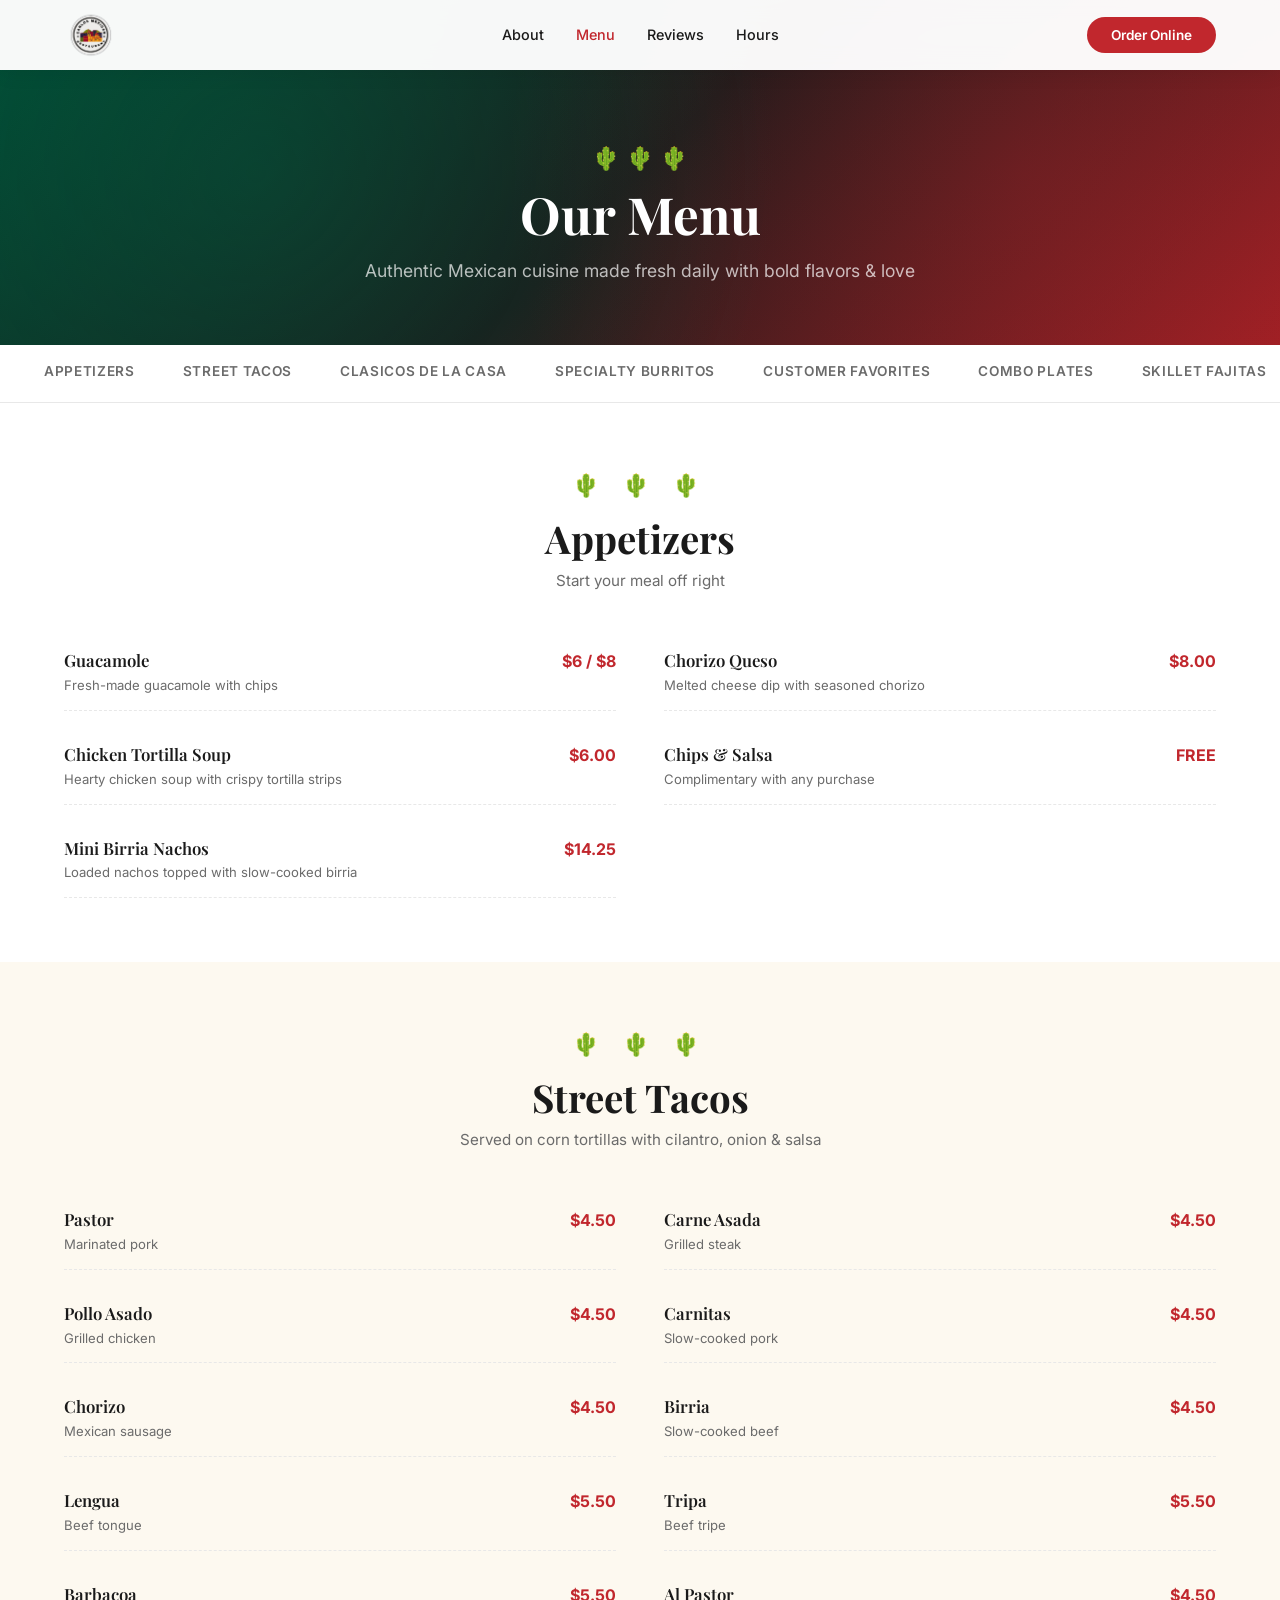
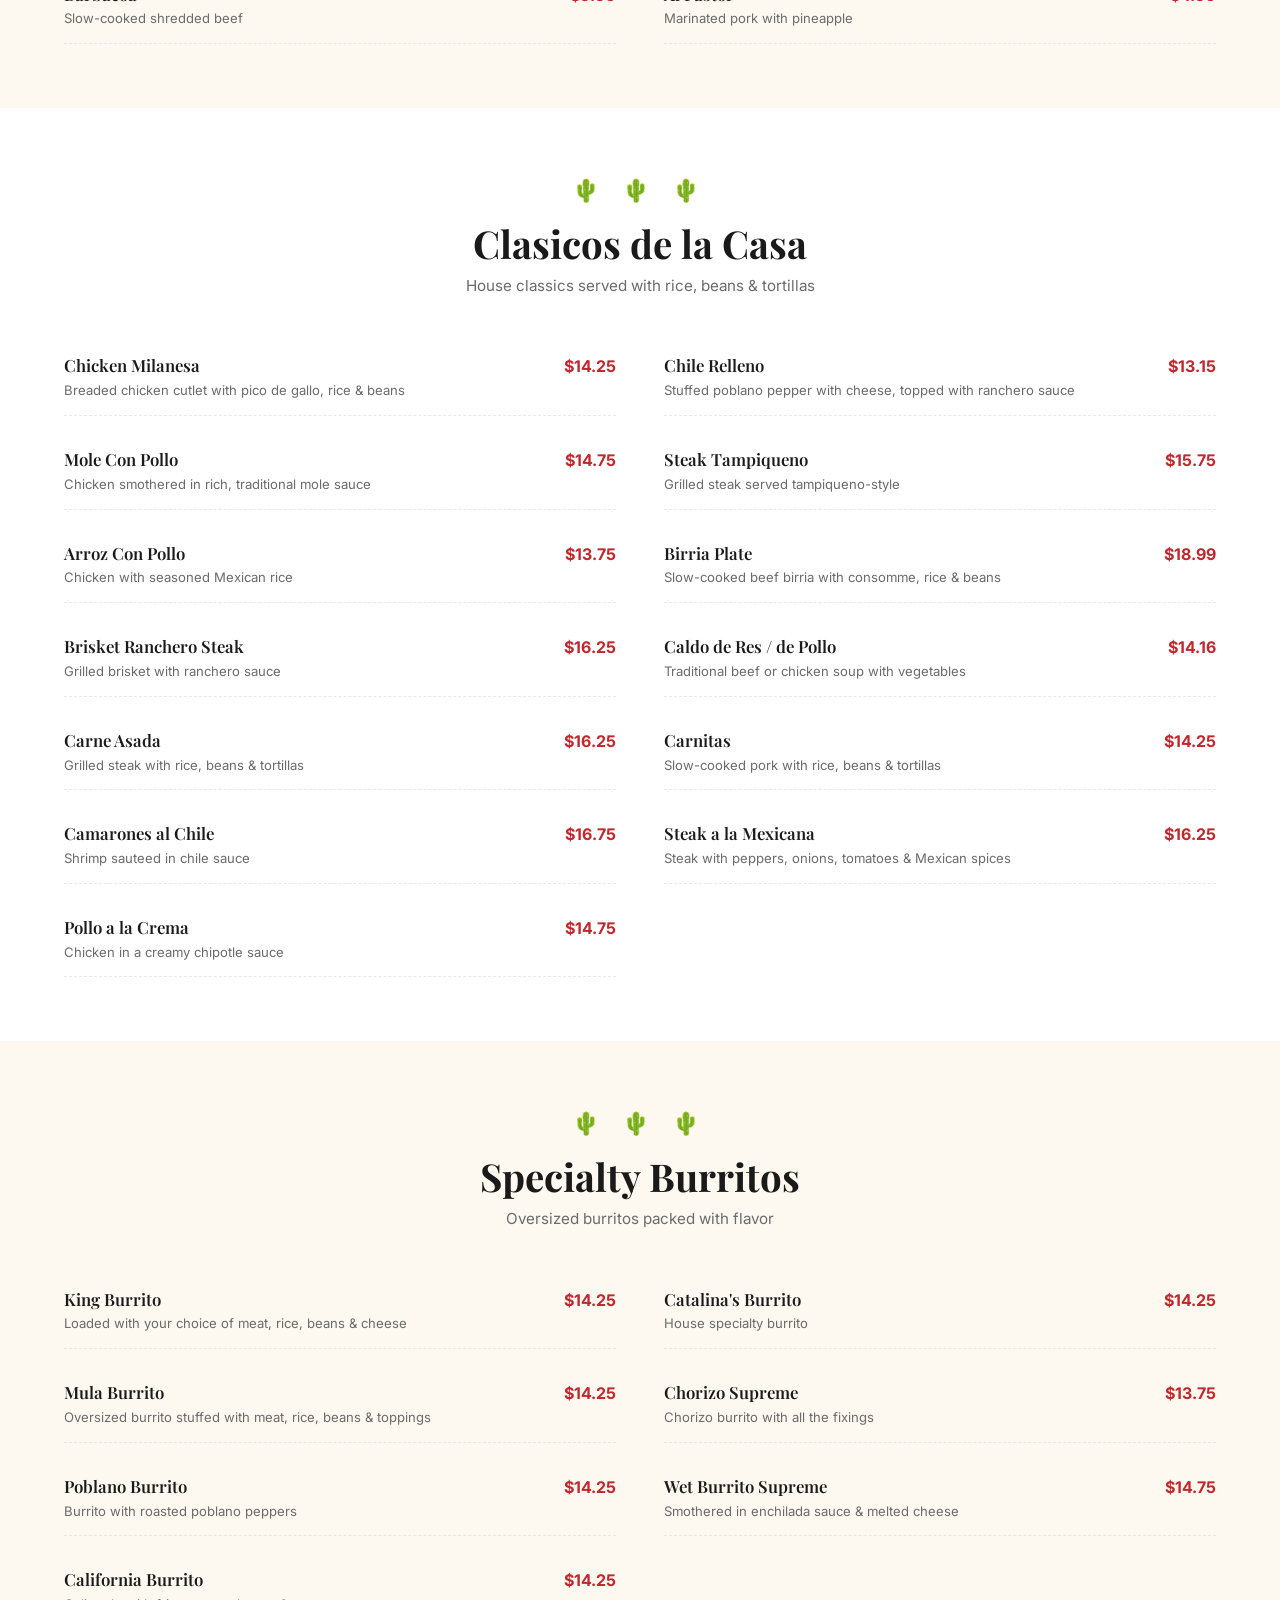
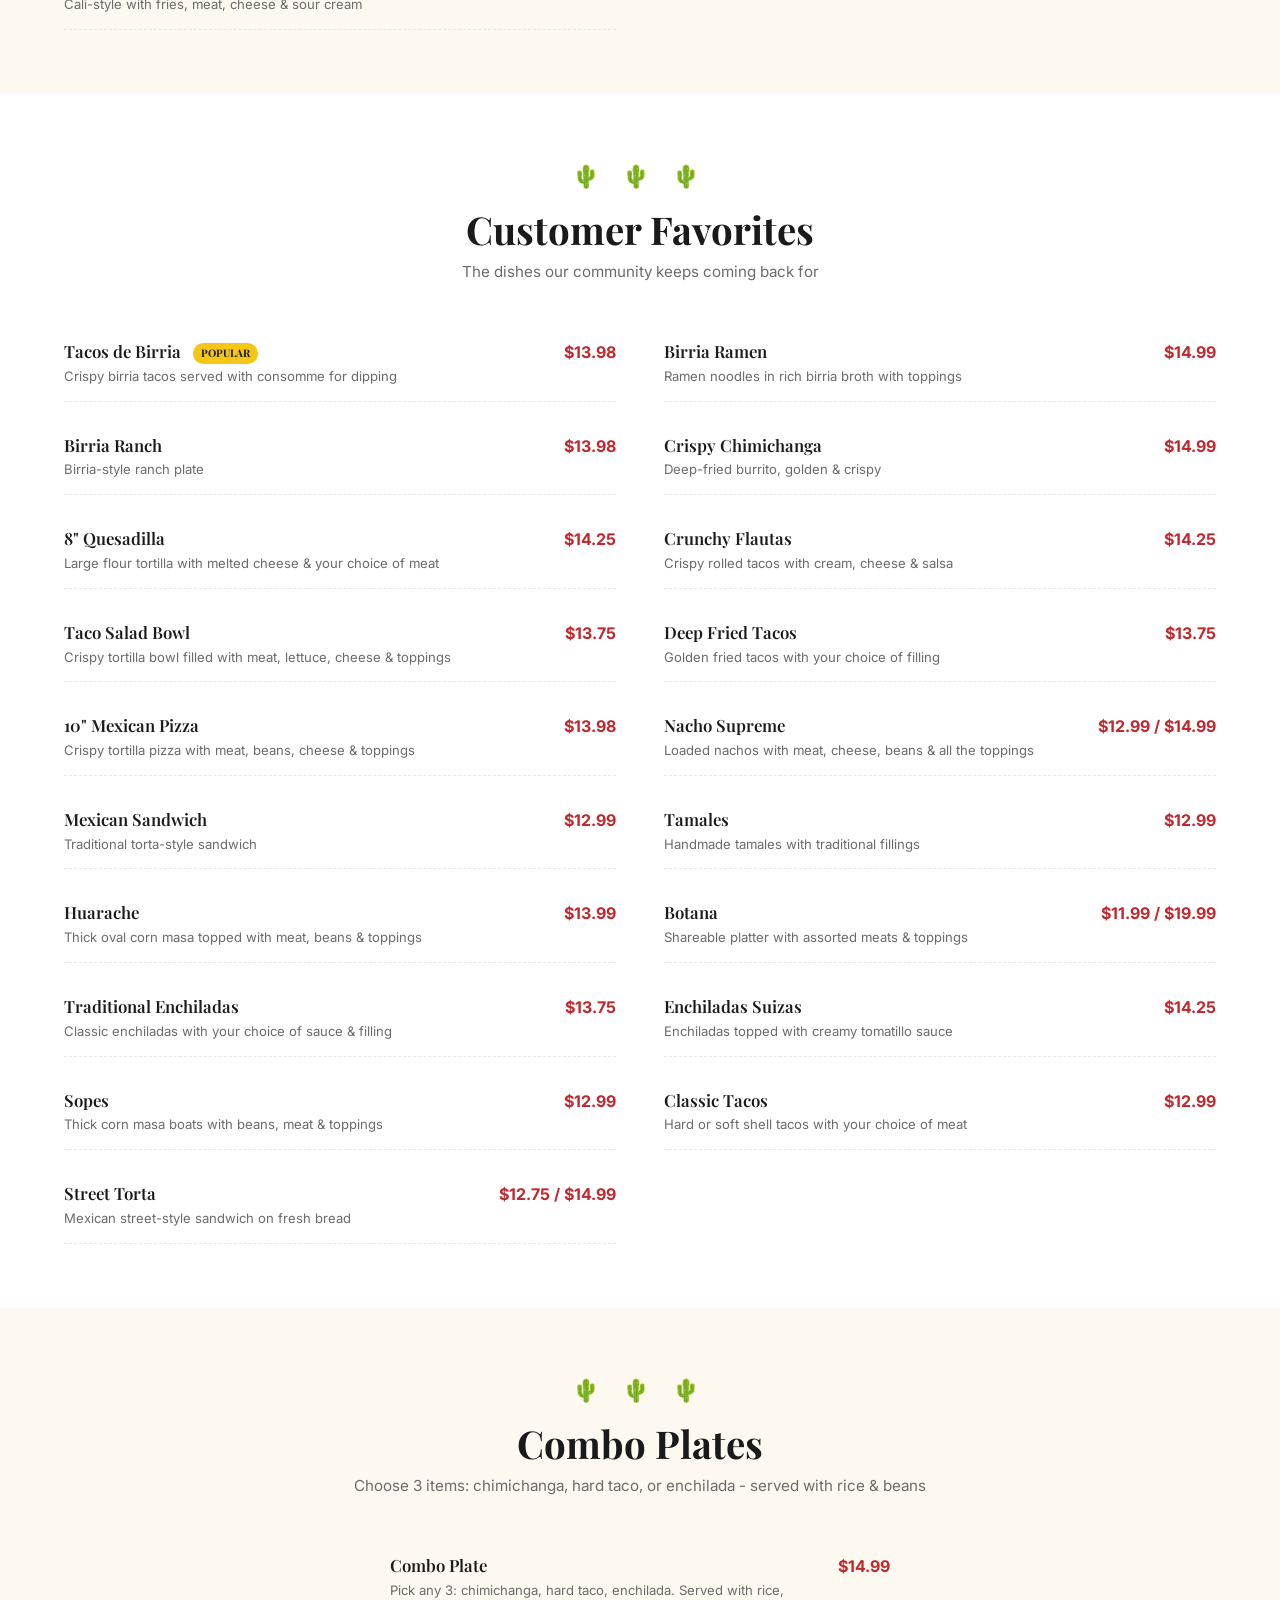
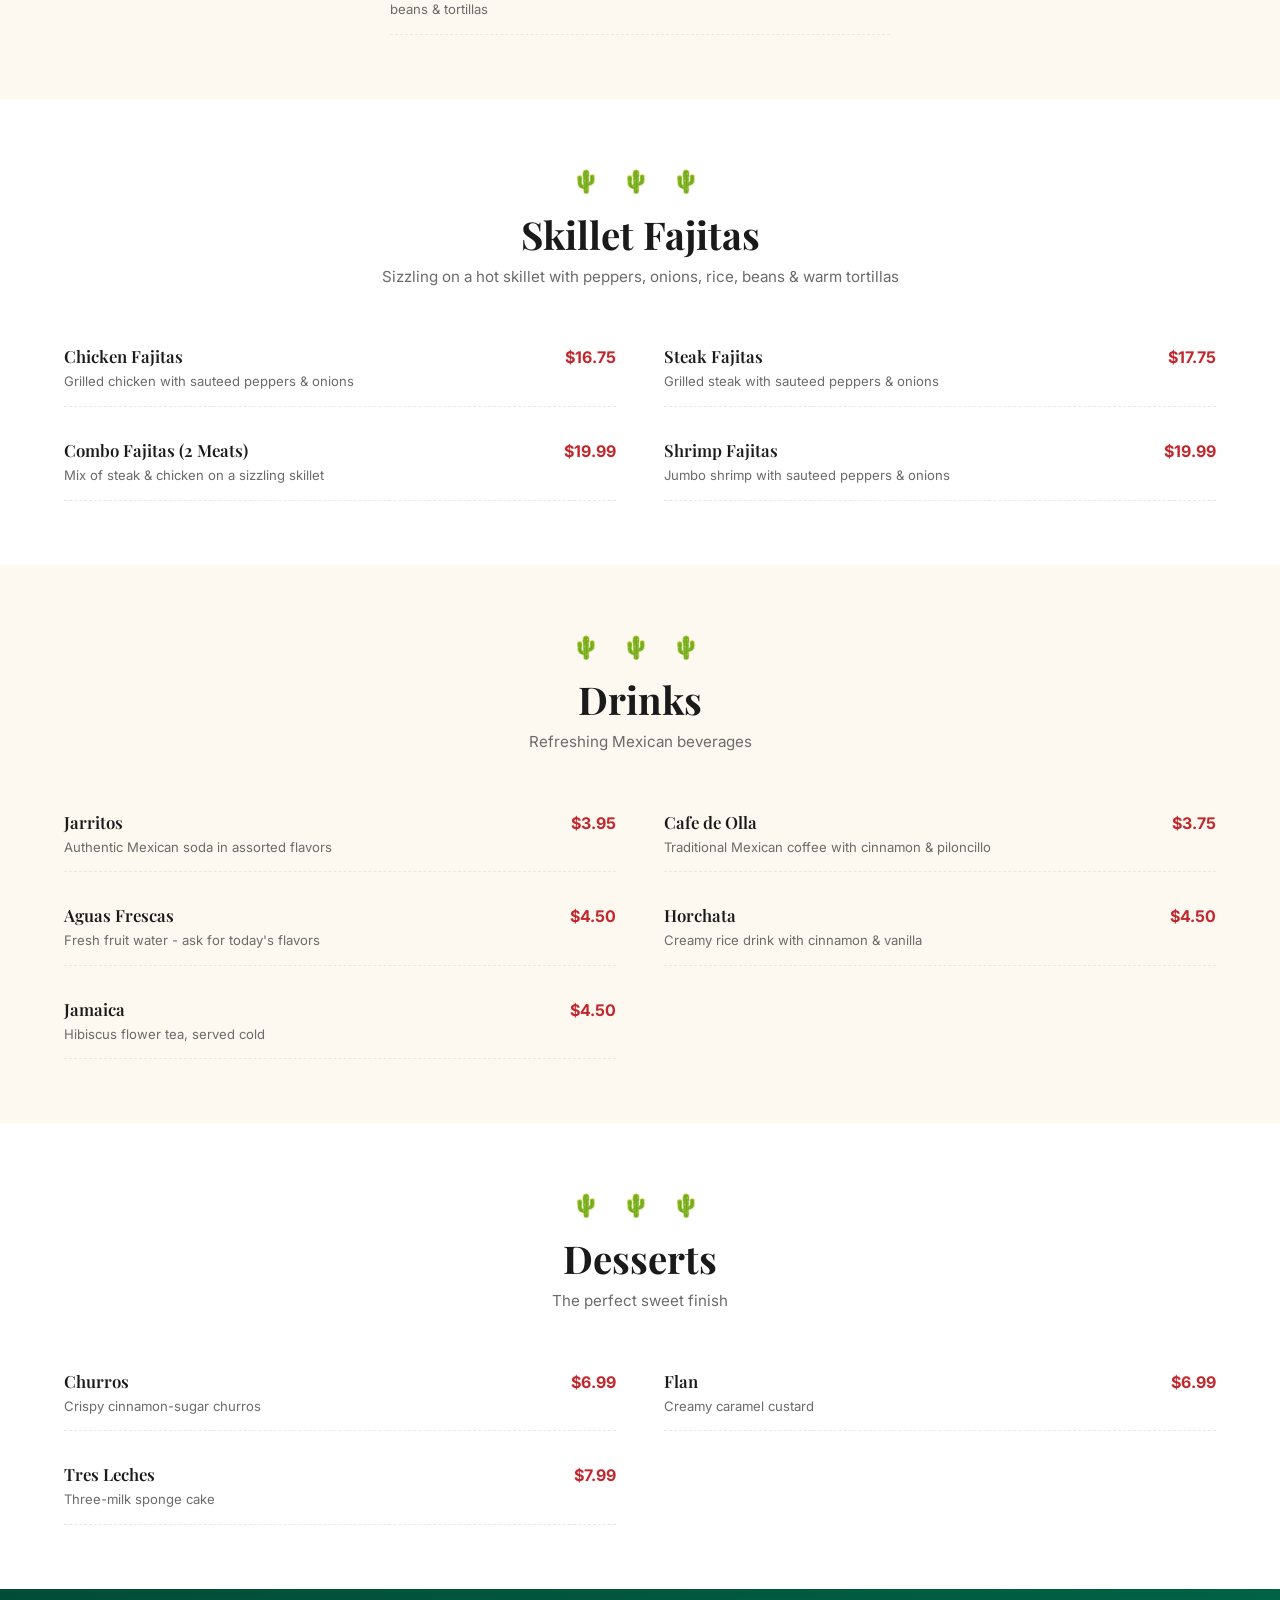
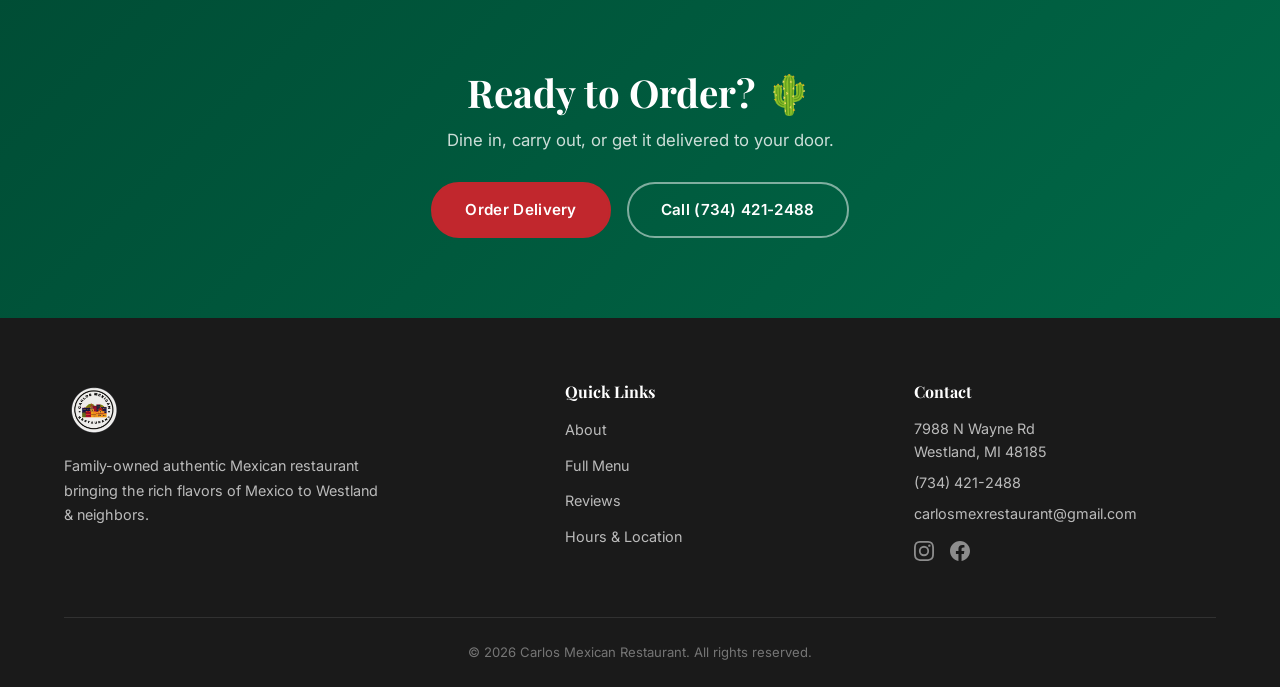
==== commit 75db3220: "Fix nav centering, use real delivery logos, remove tiktok and em dashes" ====
--- a/menu.html
+++ b/menu.html
@@ -245,15 +245,15 @@
             <p>Choose your preferred delivery service</p>
             <div class="order-options">
                 <a href="https://www.doordash.com/store/carlos-mexican-restaurant-westland-31438045/45072947/?srsltid=AfmBOoprQZ1CGnpImCywE-SLtYXzRSdsx65K721hXAoxtzl2ooPU5arY" target="_blank" class="order-option">
-                    <svg viewBox="0 0 200 200" width="32" height="32"><path fill="#FF3008" d="M195.7 69.3C175.3 28.6 130.9 0 100 0 44.8 0 0 44.8 0 100s44.8 100 100 100c30.9 0 75.3-28.6 95.7-69.3-5.5 4.8-12.7 7.7-20.5 7.7-17.1 0-31-13.9-31-31V92.6c0-17.1 13.9-31 31-31 7.8 0 15 2.9 20.5 7.7zM62.5 100c0 10.5-8.5 19-19 19s-19-8.5-19-19 8.5-19 19-19 19 8.5 19 19zm56 0c0 10.5-8.5 19-19 19s-19-8.5-19-19 8.5-19 19-19 19 8.5 19 19z"/></svg>
+                    <span class="order-logo-circle"><img src="ddlogo.png" alt="DoorDash"></span>
                     <span>DoorDash</span>
                 </a>
                 <a href="https://www.ubereats.com/store/carlos-mexican-restaurant/4Zg2o0u0RTuNwbi4WszNiA/66211fd0-04a5-4841-9862-90cdd66149ef?srsltid=AfmBOoq2nN_bx95hc9d6abPH8BD2FUaLB3vBsPH1183KVScEcx9T07V2" target="_blank" class="order-option">
-                    <svg viewBox="0 0 64 64" width="32" height="32"><rect width="64" height="64" rx="12" fill="#06C167"/><path d="M32 8C18.7 8 8 18.7 8 32h16c0-4.4 3.6-8 8-8s8 3.6 8 8v24h16V32C56 18.7 45.3 8 32 8z" fill="#fff"/></svg>
+                    <span class="order-logo-circle"><img src="uelogo.png" alt="Uber Eats"></span>
                     <span>Uber Eats</span>
                 </a>
                 <a href="https://postmates.com/store/carlos-mexican-restaurant/4Zg2o0u0RTuNwbi4WszNiA" target="_blank" class="order-option">
-                    <svg viewBox="0 0 64 64" width="32" height="32"><rect width="64" height="64" rx="12" fill="#000"/><path d="M32 12c-11 0-20 9-20 20s9 20 20 20 20-9 20-20-9-20-20-20zm0 30c-5.5 0-10-4.5-10-10s4.5-10 10-10 10 4.5 10 10-4.5 10-10 10z" fill="#fff"/><circle cx="32" cy="32" r="5" fill="#fff"/></svg>
+                    <span class="order-logo-circle"><img src="pmlogo.png" alt="Postmates"></span>
                     <span>Postmates</span>
                 </a>
             </div>
@@ -735,7 +735,7 @@
             <div class="menu-section-header">
                 <div class="cactus-divider">&#127797; &#127797; &#127797;</div>
                 <h2>Combo Plates</h2>
-                <p>Choose 3 items: chimichanga, hard taco, or enchilada &mdash; served with rice & beans</p>
+                <p>Choose 3 items: chimichanga, hard taco, or enchilada - served with rice & beans</p>
             </div>
             <div class="menu-items" style="max-width: 500px; margin: 40px auto 0;">
                 <div class="menu-item" style="grid-column: 1 / -1;">
@@ -912,9 +912,6 @@
                         </a>
                         <a href="https://www.facebook.com/carlosmexrestaurant/" target="_blank" aria-label="Facebook">
                             <svg width="20" height="20" viewBox="0 0 24 24" fill="currentColor"><path d="M24 12.073c0-6.627-5.373-12-12-12s-12 5.373-12 12c0 5.99 4.388 10.954 10.125 11.854v-8.385H7.078v-3.47h3.047V9.43c0-3.007 1.792-4.669 4.533-4.669 1.312 0 2.686.235 2.686.235v2.953H15.83c-1.491 0-1.956.925-1.956 1.874v2.25h3.328l-.532 3.47h-2.796v8.385C19.612 23.027 24 18.062 24 12.073z"/></svg>
-                        </a>
-                        <a href="https://www.tiktok.com/@carlosmexrestaurant" target="_blank" aria-label="TikTok">
-                            <svg width="20" height="20" viewBox="0 0 24 24" fill="currentColor"><path d="M19.59 6.69a4.83 4.83 0 01-3.77-4.25V2h-3.45v13.67a2.89 2.89 0 01-2.88 2.5 2.89 2.89 0 01-2.89-2.89 2.89 2.89 0 012.89-2.89c.28 0 .54.04.79.1v-3.5a6.37 6.37 0 00-.79-.05A6.34 6.34 0 003.15 15.2a6.34 6.34 0 0010.86 4.46V13a8.28 8.28 0 005.58 2.17V11.7a4.83 4.83 0 01-3.77-1.24V6.69h3.77z"/></svg>
                         </a>
                     </div>
                 </div>
--- a/style.css
+++ b/style.css
@@ -175,6 +175,7 @@
     display: flex;
     align-items: center;
     justify-content: space-between;
+    position: relative;
 }
 
 .nav-logo img {
@@ -193,6 +194,9 @@
     display: flex;
     list-style: none;
     gap: 32px;
+    position: absolute;
+    left: 50%;
+    transform: translateX(-50%);
 }
 
 .nav-links a {
@@ -447,9 +451,23 @@
     transform: translateX(4px);
 }
 
-.order-option svg {
+.order-logo-circle {
+    width: 44px;
+    height: 44px;
+    border-radius: 50%;
+    background: var(--white);
+    display: flex;
+    align-items: center;
+    justify-content: center;
     flex-shrink: 0;
-    color: var(--red);
+    box-shadow: 0 2px 8px rgba(0,0,0,0.1);
+    overflow: hidden;
+}
+
+.order-logo-circle img {
+    width: 32px;
+    height: 32px;
+    object-fit: contain;
 }
 
 .order-divider {
@@ -885,6 +903,7 @@
         left: 0;
         right: 0;
         bottom: 0;
+        transform: none;
         background: rgba(26,26,26,0.98);
         flex-direction: column;
         align-items: center;
